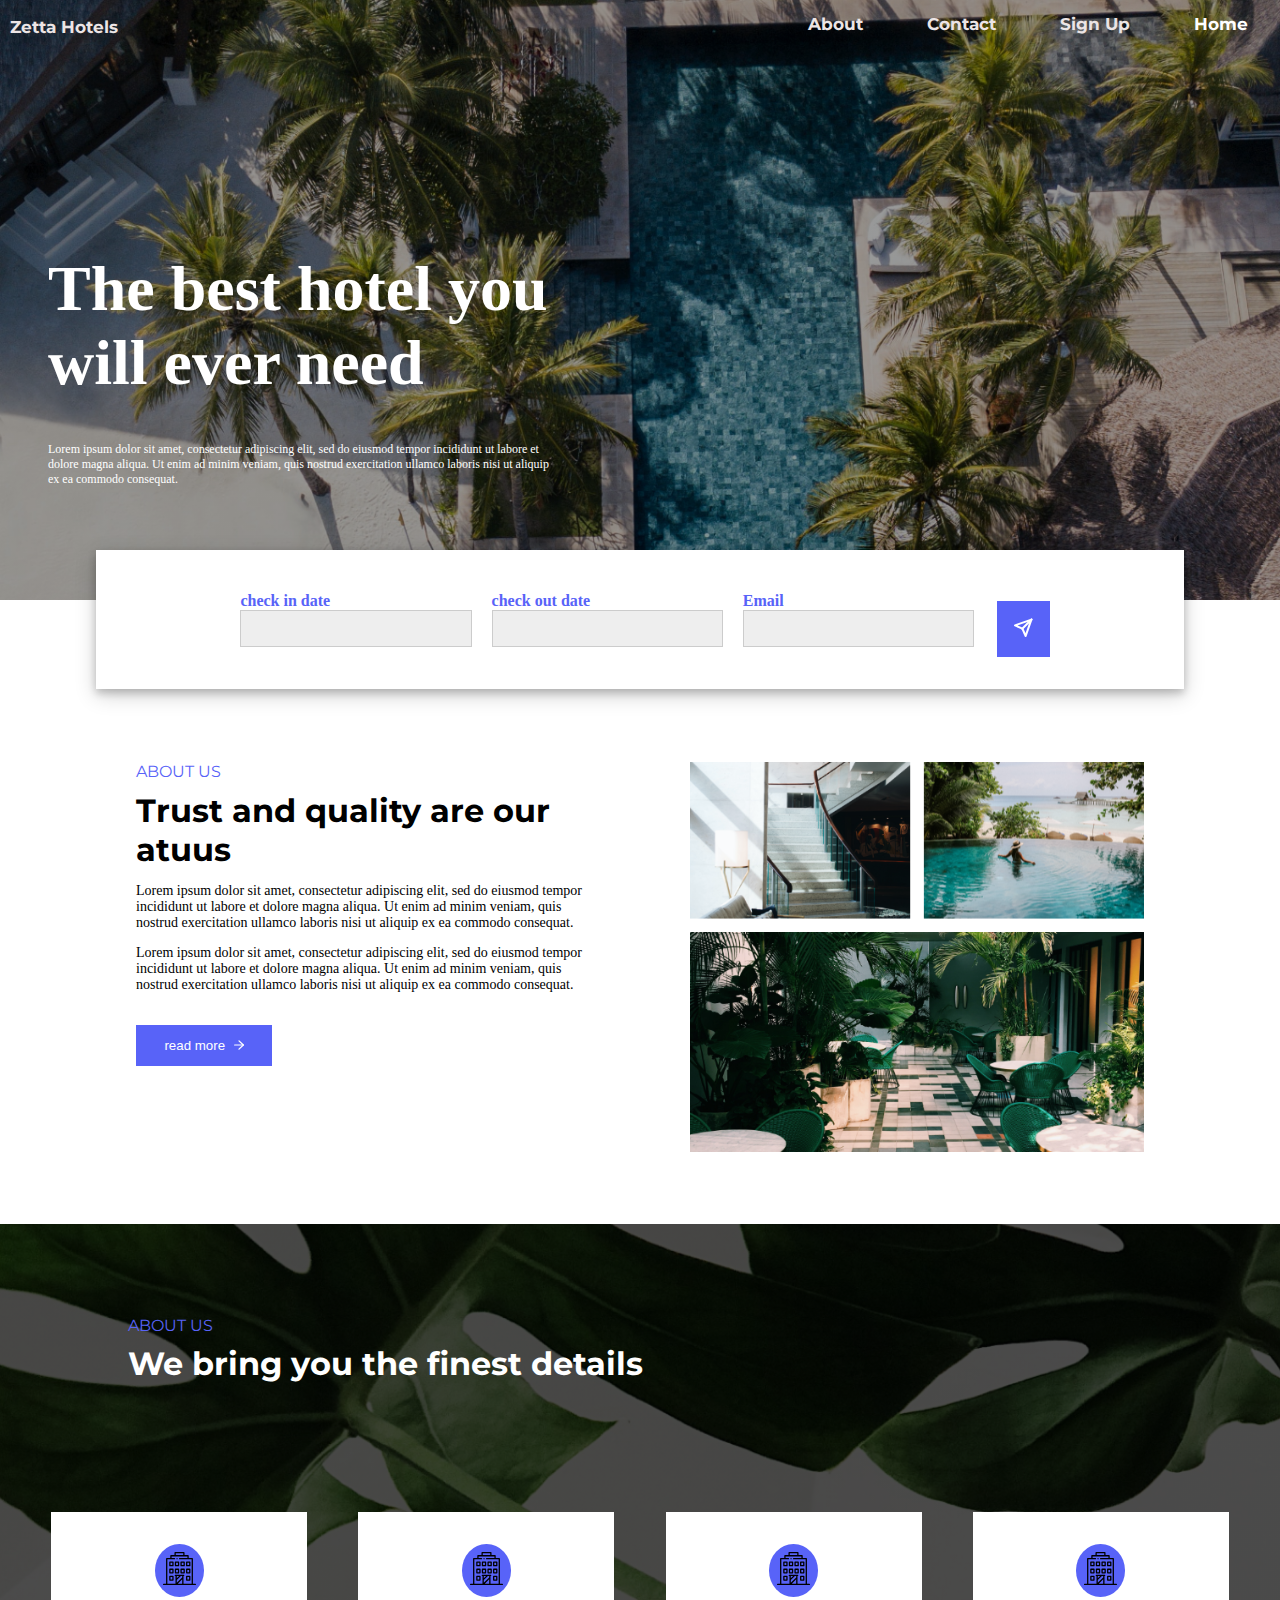
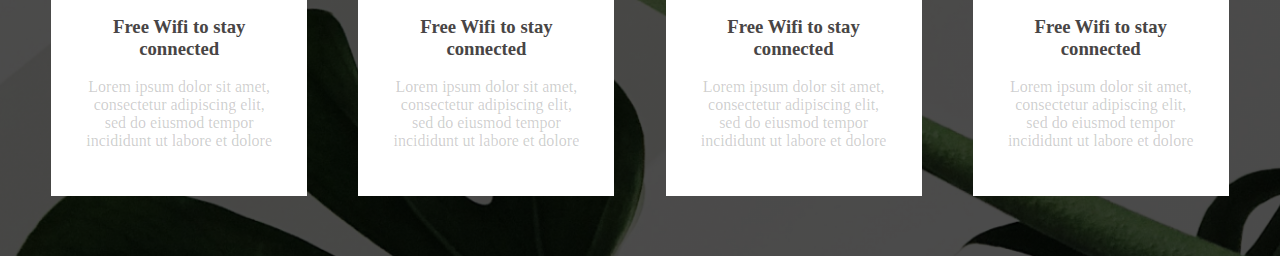
==== index.html @ aed6bd8c "Initial commit" ====
<!DOCTYPE html>
<html lang="en">

<head>
    <meta charset="utf-8">
    <meta http-equiv="X-UA-Compatible" content="IE=edge">
    <meta name="description" content="">
    <meta name="author" content="">
    <meta name="viewport" content="width=device-width, initial-scale=1.0">
    <title>Tellios | Home</title>
    <link
        href="https://fonts.googleapis.com/css2?family=Montserrat:ital,wght@0,400;0,500;0,600;0,700;0,800;0,900;1,400;1,500;1,600;1,700;1,800;1,900&display=swap"
        rel="stylesheet">
    <link href="css/style.css" rel="stylesheet">
    <link rel="stylesheet" href="css/navbar.css">
    <link href="https://cdnjs.cloudflare.com/ajax/libs/font-awesome/4.7.0/css/font-awesome.min.css" rel="stylesheet"
        type="text/css">
    <link href="css/index.css" rel="stylesheet" type="text/css">
</head>

<body>
    <div class="banner-display-container">
        <nav>
            <div class="topnav" id="myTopnav">
                <a href="index.html" class="active">Home</a>
                <a href="signup.html">Sign Up</a>
                <a href="#contact">Contact</a>
                <a href="#about">About</a>
                <a href="" class="icon" onclick="toggleNavbar(event)"> <i class="fa fa-bars"></i> </a>

                <p id="navbar-brand">Zetta Hotels</p>
            </div>
        </nav>
        <section class="banner-container">
            <div class="banner-text">
                <h1 class="banner-header">
                    The best hotel you will ever need
                </h1>
                <p>Lorem ipsum dolor sit amet, consectetur adipiscing elit, sed do eiusmod tempor incididunt ut labore
                    et
                    dolore magna aliqua. Ut enim ad minim veniam, quis nostrud exercitation ullamco laboris nisi ut
                    aliquip
                    ex ea commodo consequat. </p>
            </div>
        </section>

    </div>
    <form name="search-form" class="search-form" id="search-form" method="POST">
        <section class="form-section">
            <div class="form-group">
                <label for="check_in_date" class="input-label">check in date</label>
                <input name="check_in_date" type="text" id="check_in_date" required>
            </div>
            <div class="form-group">
                <label for="check_out_date" class="input-label">check out date</label>
                <input name="check_out_date" id="check_out_date" type="text" required>
            </div>
            <div class="form-group">
                <label for="rooms" class="input-label">Email</label>
                <input name="rooms" type="text" id="rooms" required>
            </div>
            <p id="err-text" class="text-red"></p>

            <button type="submit" name="btn-signup" id="btn-signup" class="btn-submit"><img
                    src="./img/send.svg"></img></button>
        </section>
    </form>

    <article class="container">
        <section class="article-section">
            <div class="article-text">
                <p class="text-purple about-us-text">
                    ABOUT US
                </p>
                <h1 class="article-heading">Trust and quality are our atuus</h1>
                <p class="article-description">Lorem ipsum dolor sit amet, consectetur adipiscing elit, sed do eiusmod
                    tempor incididunt ut labore et dolore magna aliqua. Ut enim ad minim veniam, quis nostrud
                    exercitation ullamco laboris nisi ut aliquip ex ea commodo consequat.</p>
                <p class="article-description">Lorem ipsum dolor sit amet, consectetur adipiscing elit, sed do eiusmod
                    tempor incididunt ut labore et dolore magna aliqua. Ut enim ad minim veniam, quis nostrud
                    exercitation ullamco laboris nisi ut aliquip ex ea commodo consequat.</p>

                <button type="submit" name="btn-readmore" id="btn-readmore" class="btn">read more <img class="btn-icon"
                        src="./img/arrow-right(2).svg" /></button>
            </div>
            <img src="img/Group 12.png" class="article-img" />
        </section>

    </article>
    <section class="features-section">
        <div class="features-text-container">
            <p class="text-purple about-us-text">
                ABOUT US
            </p>
            <h1 class="feature-heading">We bring you the finest details</h1>
        </div>
        <div class="row">
            <div class="col bg-white text-center">
                <div class="purple-circle"><img src="img/001-hotel-1.svg" alt="hotel-img" /></div>
                <h3>Free Wifi to stay connected</h3>
                <p class="feature-text">Lorem ipsum dolor sit amet, consectetur adipiscing elit, sed do eiusmod tempor
                    incididunt ut labore
                    et
                    dolore magna aliqua. Ut enim ad minim veniam, quis nostrud exercitation ullamco laboris nisi ut
                    aliquip
                    ex ea commodo consequat.</p>
            </div>
            <div class="col bg-white text-center">
                <div class="purple-circle"><img src="img/001-hotel-1.svg" alt="hotel-img" /></div>
                <h3>Free Wifi to stay connected</h3>
                <p class="feature-text">Lorem ipsum dolor sit amet, consectetur adipiscing elit, sed do eiusmod tempor
                    incididunt ut labore
                    et
                    dolore magna aliqua. Ut enim ad minim veniam, quis nostrud exercitation ullamco laboris nisi ut
                    aliquip
                    ex ea commodo consequat.</p>
            </div>
            <div class="col bg-white text-center">
                <div class="purple-circle"><img src="img/001-hotel-1.svg" alt="hotel-img" /></div>
                <h3>Free Wifi to stay connected</h3>
                <p class="feature-text">Lorem ipsum dolor sit amet, consectetur adipiscing elit, sed do eiusmod tempor
                    incididunt ut labore
                    et
                    dolore magna aliqua. Ut enim ad minim veniam, quis nostrud exercitation ullamco laboris nisi ut
                    aliquip
                    ex ea commodo consequat.</p>
            </div>
            <div class="col bg-white text-center">
                <div class="purple-circle"><img src="img/001-hotel-1.svg" alt="hotel-img" /></div>
                <h3>Free Wifi to stay connected</h3>
                <p class="feature-text">Lorem ipsum dolor sit amet, consectetur adipiscing elit, sed do eiusmod tempor
                    incididunt ut labore
                    et
                    dolore magna aliqua. Ut enim ad minim veniam, quis nostrud exercitation ullamco laboris nisi ut
                    aliquip
                    ex ea commodo consequat.</p>
            </div>
        </div>
    </section>
    <script type="text/javascript" src="js/script.js"></script>
</body>

</html>
---- css/style.css ----
body {
  background-color: #ffffff;
  padding: 0;
  margin: 0;
  font-family: "Montserrat", sans-serif;
}

.container {
  margin: auto;
  padding: 4em 0;
  width: 80%;
  background-color: #ffffff;
}

.form-container {
  margin: 5em auto;
  padding: 0.5em;
  width: 50%;
  background-color: #ffffff;
  border-bottom: 10px solid var(--theme-bg);
}

/* .btn {
  font-size: 1.3em;
  border: none;
  border-radius: 10px;
  padding: 10px;
  text-decoration: none;
  white-space: nowrap;
} */

.theme-bg {
  background-color: var(--theme-bg);
}

.text-white {
  color: white;
}

.text-red {
  color: var(--bg-red);
}

.text-blue {
  color: var(--bg-blue);
}

.text-green {
  color: var(--bg-green);
}

.btn-width {
  width: 60%;
}

#err-text {
  font-size: 14px;
  font-style: italic;
  text-align: center;
}

/* Form specific styles */

#signup-div {
  display: block;
}

#login-div {
  display: none;
}

.hide {
  opacity: 0;
  transition: all 1s;
}

input[type="text"],
input[type="email"],
input[type="password"],
input[type="tel"] {
  width: 100%;
  padding: 8px;
  border: 1px solid #ccc;
  /* border-radius: 4px; */
  box-sizing: border-box;
  font-size: 16px;
  color: rgb(63, 60, 60);
  font-family: "Montserrat", sans-serif;
  font-style: oblique;
  background-color: #eeeeee;
}

.input-label {
  font-family: "Poppins";
  display: block;
  color: #5863f8;
}

/* .form-group {
  padding: 0.5em;
  display: flex;
  flex-direction: row;
  align-items: center;
  justify-content: space-between;
} */

.btn-div {
  display: flex;
  margin-top: 20px;
  padding: 0.5em;
  justify-content: flex-end;
  align-items: center;
}
/* 
.btn-submit {
  width: 60%;
  background-color: var(--theme-bg);
  color: white;
  border: 1px solid var(--theme-bg);
}

.btn-submit:hover {
  background-color: white;
  color: var(--theme-bg);
  border: 1px solid var(--theme-bg);
} */

.btn-cancel-order {
  width: 40%;
  font-family: Anaheim;
  font-size: 1.15em;
  white-space: nowrap;
  padding: 10px;
  background-color: white;
  border: 1px solid var(--theme-bg);
  color: var(--theme-bg);
}

.btn-cancel-order:hover {
  border: 1px solid white;
  background-color: var(--theme-bg);
  color: white;
}

.btn-cancel-order:focus {
  outline: none;
}

#edit-order-div {
  margin: auto;
}

#btn-edit-order {
  width: 40%;
  font-size: 1.4em;
}

#edit-order-btn {
  justify-content: space-between;
}

.mt-3 {
  margin-top: 1rem;
}

.mt-5 {
  margin-top: 3rem;
}

.py-0 {
  padding-top: 0;
  padding-bottom: 0;
}

@media (max-width: 699px) {
  .form-container {
    width: 80%;
  }

  input[type="text"],
  input[type="email"],
  input[type="password"],
  input[type="tel"] {
    width: 100%;
  }

  .form-group {
    flex-direction: column;
    align-items: flex-start;
    justify-content: space-between;
  }

  .btn-div {
    justify-content: center;
    align-items: center;
  }

  .btn-submit {
    width: 80%;
  }

  #edit-order-btn {
    flex-direction: column;
    justify-content: space-between;
  }

  #btn-edit-order,
  .btn-cancel-order {
    width: 80%;
    margin-top: 5px;
  }
}
---- css/navbar.css ----
:root {
  --bg-red: #f44336;
  --bg-green: green;
  --bg-blue: blue;
  --theme-bg: #f44336;
  --theme-secondary-bg: rgb(199, 53, 53);
}

.topnav {
  overflow: hidden;
  /* background-color: var(--theme-bg); */
}

.topnav a {
  float: right;
  display: block;
  color: #ece5e5;
  text-align: center;
  padding: 14px 32px;
  text-decoration: none;
  font-size: 17px;
  font-weight: 700;
  /* border-bottom: 1px solid var(--theme-bg); */
}

.topnav a:hover {
  color: white;
  /* background-color: var(--theme-secondary-bg); */
  border-bottom: 1px solid rgb(255, 252, 252);
}

.topnav a.active {
  /* background-color: var(--theme-secondary-bg); */
  color: white;
}

.topnav .icon {
  display: none;
}

.topnav .navlink {
  float: right;
  display: block;
}

.topnav #navbar-brand {
  float: left;
  display: block;
  color: #ece5e5;
  text-align: center;
  padding-left: 10px;
  text-decoration: none;
  font-size: 17px;
  font-weight: 700;
}

@media screen and (max-width: 600px) {
  .topnav a:not(:first-child) {
    display: none;
  }

  .topnav a.icon {
    float: right;
    display: block;
  }
}

@media screen and (max-width: 600px) {
  .topnav.responsive {
    position: relative;
  }

  .topnav.responsive .icon {
    position: absolute;
    right: 0;
    top: 0;
  }

  .topnav.responsive a {
    float: none;
    display: block;
    text-align: left;
  }
}
---- css/index.css ----
html {
  height: 100%;
}

.banner-display-container {
  height: 600px;
  /* background-image: url("../img/North%20Oceans_%20Effectively%20Handling%20Your%20Freight%20Forwarding%20Operations.jpg"); */
  background-image: linear-gradient(
      45deg,
      rgba(0, 0, 0, 0.4) 100%,
      rgba(255, 255, 255, 0.3) 40%
    ),
    url("../img/homepage 1.png");
  background-repeat: no-repeat;
  background-size: cover;
  background-position: top center;
}

.banner-container {
  height: 100%;
  display: flex;
  flex-direction: row;
  align-items: center;
  justify-content: flex-start;
}

.form-section {
  max-width: 80%;
  display: flex;
  flex-direction: row;
  /* align-items: center; */
  justify-content: space-between;
  margin: auto;
}

.form-group {
  width: 80%;
  font-family: Abel;
  /* text-align: center; */
  font-weight: 700;
  color: #484545;
  padding: 10px;
}

.icon-img {
  height: auto;
  width: 100%;
  max-height: 200px;
}

.article-section {
  padding: 0.5em;
  max-width: 100%;
  display: flex;
  flex-direction: row;
  align-items: flex-start;
  justify-content: space-between;
}

.article-text {
  padding: none;
  width: 45%;
}

.article-description {
  font-size: 14px;
  font-family: Anaheim;
  text-align: left;
  color: #000000;
}

.article-img {
  width: 45%;
  height: auto;
}

.article-heading {
  color: rgb(0, 0, 0);
  font-size: 2em;
  margin: 0.3em 0px;
}

.about-us-text {
  margin: 0px;
}

.banner-text {
  color: white;
  padding: 0.5em 4em;
  width: 40%;
  font-size: 12px;
  text-align: left;
  font-family: poppins;
}
.banner-header {
  color: white;
  font-size: 4rem;
  font-weight: 700;
}

h2 {
  font-family: Abel;
  font-size: 3em;
  font-style: italic;
  text-align: center;
  color: #3a3838;
  font-weight: lighter;
}

hr {
  border: 1 solid #000000;
  margin: auto;
  width: 50%;
}

.btn-submit {
  width: 15%;
  background-color: #5863f8;
  color: white;
  border: 1px solid #5863f8;
  margin-top: 1.4em;
  margin-left: 1em;
}

.btn-submit:hover {
  background-color: #2d36c0;
  color: white;
  border: 1px solid #5863f8;
}

.btn {
  width: 30%;
  background-color: #5863f8;
  color: white;
  border: 1px solid #5863f8;
  margin-top: 1.4em;
  padding: 0.9em;
}

.btn-icon {
  height: 10px;
  padding-left: 0.4em;
}

.search-form {
  background-color: white;
  margin: -50px auto 1px auto;
  width: 80%;
  padding: 2em;
  box-shadow: 0 4px 8px 0 rgba(0, 0, 0, 0.2), 0 6px 20px 0 rgba(0, 0, 0, 0.19);
  position: relative;
  z-index: 9999;
}

.text-purple {
  color: #5863f8;
}

.row {
  max-width: 100%;
  display: flex;
  flex-direction: row;
  /* align-items: center; */
  justify-content: space-evenly;
  margin: auto;
}
.col {
  width: 15%;
  font-family: Abel;
  /* text-align: center; */
  color: #484545;
  padding: 2em;
}

.features-section {
  height: 600px;
  /* background-image: url("../img/North%20Oceans_%20Effectively%20Handling%20Your%20Freight%20Forwarding%20Operations.jpg"); */
  background-image: linear-gradient(
      45deg,
      rgba(0, 0, 0, 0.7) 100%,
      rgba(255, 255, 255, 0.3) 40%
    ),
    url("../img/chris-lee-70l1tDAI6rM-unsplash.png");
  background-repeat: no-repeat;
  background-size: cover;
  background-position: top center;
  padding-bottom: 2em;
  max-width: 100%;
  display: flex;
  flex-direction: column;
  align-items: flex-start;
  justify-content: space-between;
}
.feature-text {
  color: rgba(0, 0, 0, 0.2);
  overflow: hidden;
  text-overflow: ellipsis;
  max-height: 70px;
}

.feature-heading {
  color: white;
  font-size: 2em;
  margin: 0.3em 0px;
}

.features-text-container {
  margin: auto;
  padding: 4em 0;
  width: 80%;
}

.bg-white {
  background-color: white;
}

.text-center {
  text-align: center;
}

.purple-circle {
  border-radius: 50%;
  background-color: #5863f8;
  display: inline-block;
  padding: 0.5em;
}
@media (max-width: 599px) {
  .banner-text {
    width: 90%;
    text-align: center;
  }

  .icon-div {
    width: 70%;
  }

  .icon-section {
    flex-direction: column;
    align-items: center;
    justify-content: center;
  }

  .article-section {
    flex-direction: column;
    align-items: center;
  }
  /* 
  .reverse-article-order {
    flex-direction: column-reverse;
  } */

  .article-text {
    width: 100%;
    text-align: center;
  }

  .article-img {
    width: 100%;
    height: auto;
  }
}
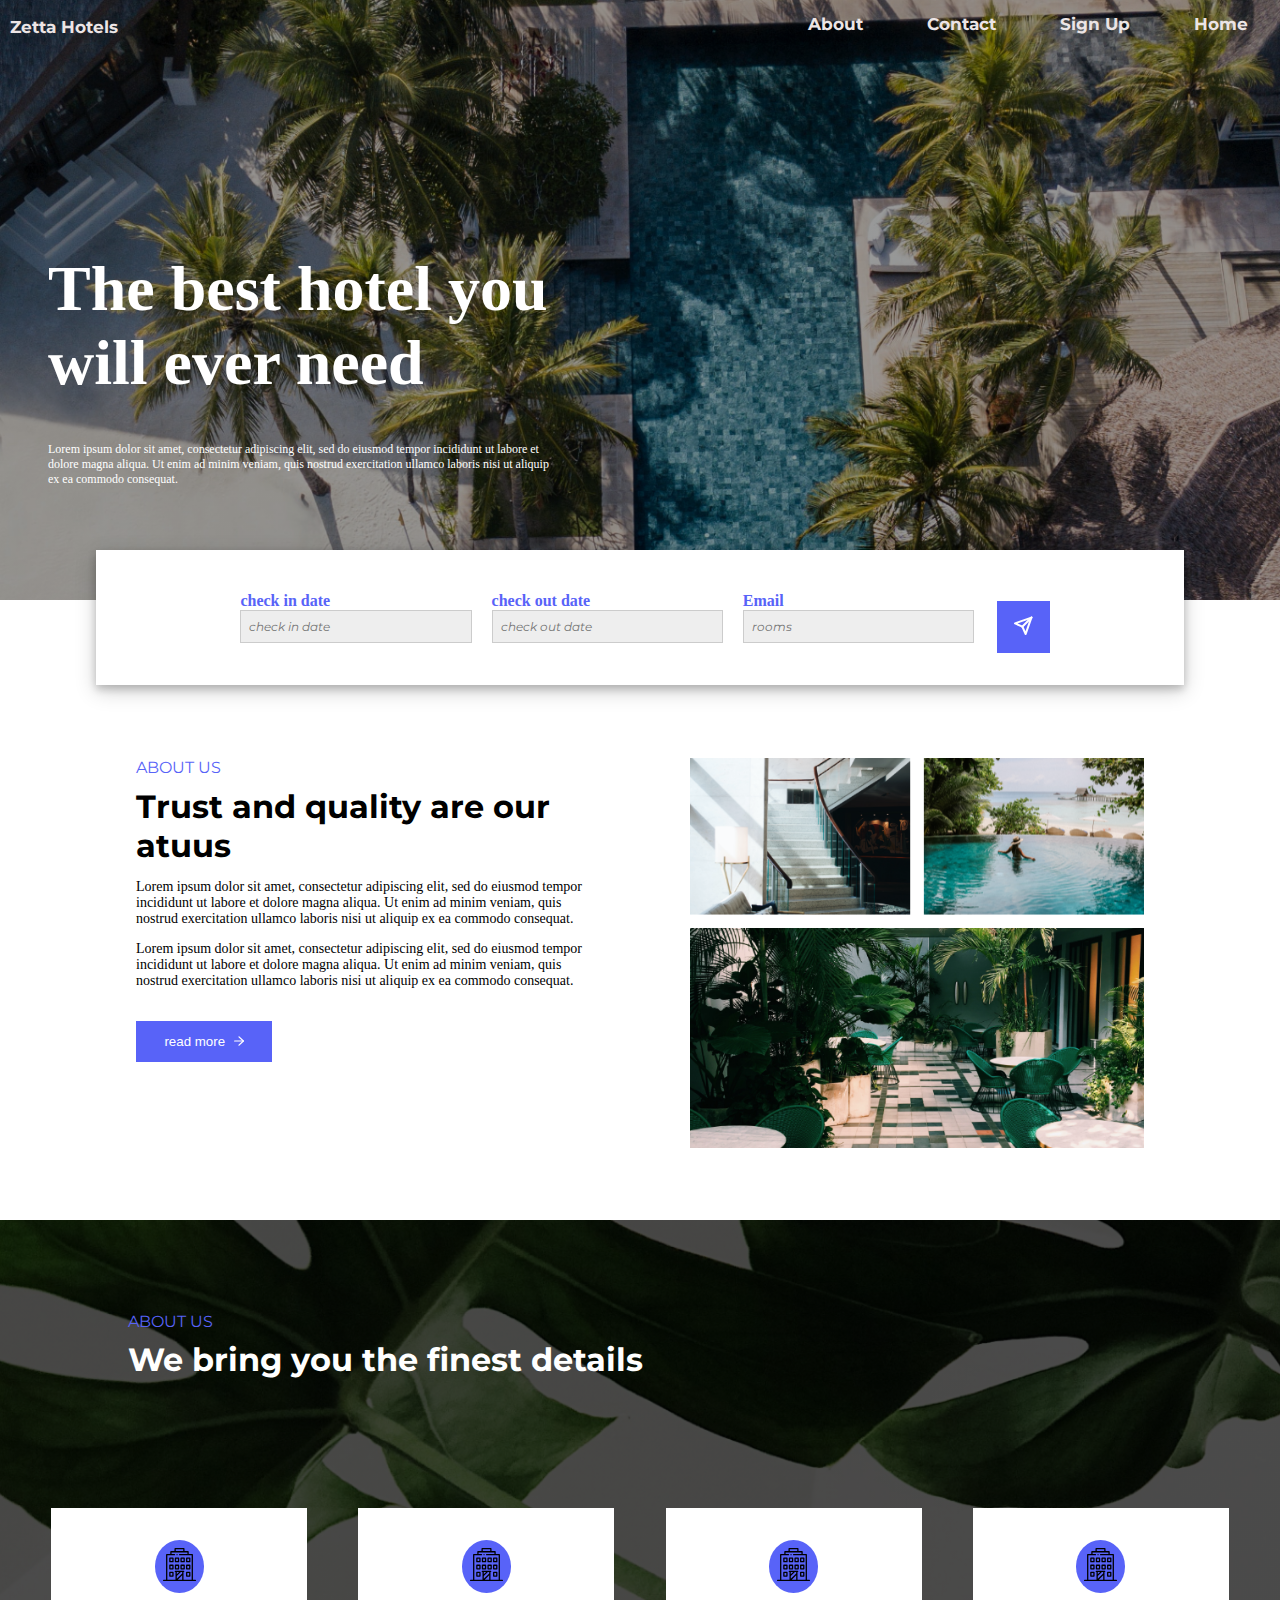
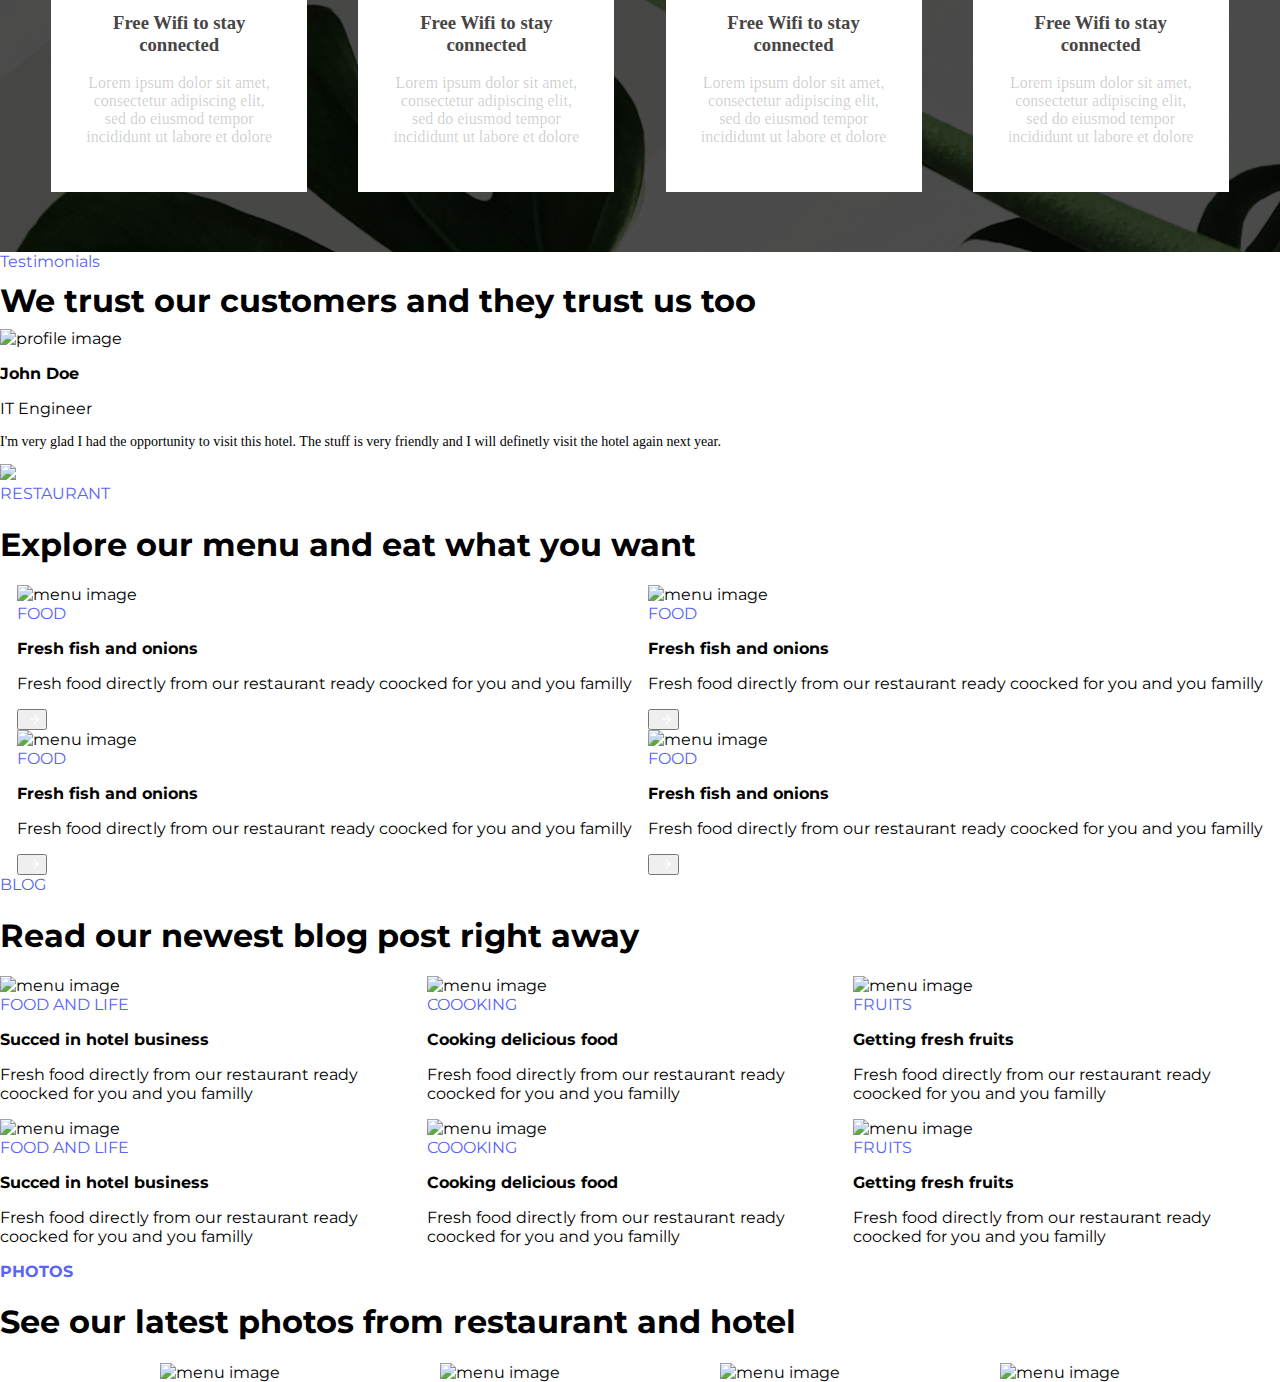
==== commit da1d4abf: "Update index.html" ====
--- a/index.html
+++ b/index.html
@@ -22,7 +22,7 @@
     <div class="banner-display-container">
         <nav>
             <div class="topnav" id="myTopnav">
-                <a href="index.html" class="active">Home</a>
+                <a href="index.html">Home</a>
                 <a href="signup.html">Sign Up</a>
                 <a href="#contact">Contact</a>
                 <a href="#about">About</a>
@@ -49,15 +49,15 @@
         <section class="form-section">
             <div class="form-group">
                 <label for="check_in_date" class="input-label">check in date</label>
-                <input name="check_in_date" type="text" id="check_in_date" required>
+                <input name="check_in_date" type="text" id="check_in_date" placeholder="check in date" required>
             </div>
             <div class="form-group">
                 <label for="check_out_date" class="input-label">check out date</label>
-                <input name="check_out_date" id="check_out_date" type="text" required>
+                <input name="check_out_date" id="check_out_date" type="text" placeholder="check out date" required>
             </div>
             <div class="form-group">
                 <label for="rooms" class="input-label">Email</label>
-                <input name="rooms" type="text" id="rooms" required>
+                <input name="rooms" type="text" id="rooms" placeholder="rooms" required>
             </div>
             <p id="err-text" class="text-red"></p>
 
@@ -85,8 +85,9 @@
             </div>
             <img src="img/Group 12.png" class="article-img" />
         </section>
-
     </article>
+    <!-- End of First section -->
+    <!-- Second section -->
     <section class="features-section">
         <div class="features-text-container">
             <p class="text-purple about-us-text">
@@ -137,6 +138,250 @@
             </div>
         </div>
     </section>
+    <!-- End of second section -->
+    <!-- Start of third section -->
+    <div class="bg-gray">
+        <article class="testimonial-container">
+            <section class="testimonial-section">
+                <div class="testimonial-text">
+                    <p class="text-purple about-us-text">
+                        Testimonials
+                    </p>
+                    <h1 class="article-heading">We trust our customers and they trust us too</h1>
+                    <div class="img-row">
+                        <img src="img/marius-ciocirlan-vMV6r4VRhJ8-unsplash.png" alt="profile image">
+                        <span class="profile-detail">
+                            <p><strong>John Doe </strong></p>
+                            <p class="faded-text">IT Engineer</p>
+                        </span>
+                    </div>
+                    <p class="article-description">I'm very glad I had the opportunity to visit this hotel. The stuff is
+                        very friendly and I will definetly visit the hotel again next year.</p>
+                    <span class="dot"></span>
+                    <span class="dot active"></span>
+                    <span class="dot"></span>
+                    <span class="dot"></span>
+
+                </div>
+                <img src="img/rhema-kallianpur-jbJ-_hw2yag-unsplash.png" class="testimonial-img" />
+            </section>
+        </article>
+    </div>
+    <!-- End of third section -->
+    <!-- Start of fourth section -->
+    <div class="restaurant-section">
+        <div class="restaurant-text-container">
+            <p class="text-purple about-us-text">
+                RESTAURANT
+            </p>
+            <h1 class="restaurant-heading">Explore our menu and eat what you want</h1>
+        </div>
+        <div class="row restaurant">
+            <div class="col-2">
+                <div class="restaurant-img-card">
+                    <img src="img/victoria-shes-UC0HZdUitWY-unsplash.png" alt="menu image">
+                    <span class="menu-detail">
+                        <p class="text-purple about-us-text">
+                            FOOD
+                        </p>
+                        <p><strong>Fresh fish and onions </strong></p>
+                        <p class="faded-text">Fresh food directly from our restaurant ready coocked for you and you
+                            familly</p>
+
+                        <button type="submit" name="btn-arrow" id="btn-arrow" class="btn-arrow"><img class="btn-icon"
+                                src="./img/arrow-right(2).svg" /></button>
+                    </span>
+
+                </div>
+            </div>
+            <div class="col-2">
+                <div class="restaurant-img-card">
+                    <img src="img/sheelah-brennan-UaeVmc51Ttw-unsplash.png" alt="menu image">
+                    <span class="menu-detail">
+                        <p class="text-purple about-us-text">
+                            FOOD
+                        </p>
+                        <p><strong>Fresh fish and onions </strong></p>
+                        <p class="faded-text">Fresh food directly from our restaurant ready coocked for you and you
+                            familly</p>
+
+                        <button type="submit" name="btn-arrow" id="btn-arrow" class="btn-arrow"><img class="btn-icon"
+                                src="./img/arrow-right(2).svg" /></button>
+                    </span>
+
+                </div>
+            </div>
+        </div>
+        <div class="row restaurant">
+            <div class="col-2">
+                <div class="restaurant-img-card">
+                    <img src="img/sheelah-brennan-UaeVmc51Ttw-unsplash.png" alt="menu image">
+                    <span class="menu-detail">
+                        <p class="text-purple about-us-text">
+                            FOOD
+                        </p>
+                        <p><strong>Fresh fish and onions </strong></p>
+                        <p class="faded-text">Fresh food directly from our restaurant ready coocked for you and you
+                            familly</p>
+
+                        <button type="submit" name="btn-arrow" id="btn-arrow" class="btn-arrow"><img class="btn-icon"
+                                src="./img/arrow-right(2).svg" /></button>
+                    </span>
+
+                </div>
+            </div>
+            <div class="col-2">
+                <div class="restaurant-img-card">
+                    <img src="img/victoria-shes-UC0HZdUitWY-unsplash.png" alt="menu image">
+                    <span class="menu-detail">
+                        <p class="text-purple about-us-text">
+                            FOOD
+                        </p>
+                        <p><strong>Fresh fish and onions </strong></p>
+                        <p class="faded-text">Fresh food directly from our restaurant ready coocked for you and you
+                            familly</p>
+
+                        <button type="submit" name="btn-arrow" id="btn-arrow" class="btn-arrow"><img class="btn-icon"
+                                src="./img/arrow-right(2).svg" /></button>
+                    </span>
+
+                </div>
+            </div>
+        </div>
+    </div>
+    <!-- End of fourth section -->
+    <!-- Start of fifth section -->
+    <div class="blog-section">
+        <div class="blog-text-container">
+            <p class="text-purple about-us-text">
+                BLOG
+            </p>
+            <h1 class="blog-heading">Read our newest blog post right away</h1>
+        </div>
+        <div class="row blog">
+            <div class="col-3">
+                <div class="blog-img-card">
+                    <img src="img/vicky-sim-mj51pZwan9c-unsplash.png" class="blog-img-responsive" alt="menu image">
+                    <span class="blog-detail">
+                        <p class="text-purple about-us-text">
+                            FOOD AND LIFE
+                        </p>
+                        <p><strong>Succed in hotel business</strong></p>
+                        <p class="faded-text">Fresh food directly from our restaurant ready coocked for you and you
+                            familly</p>
+
+                    </span>
+
+                </div>
+            </div>
+            <div class="col-3">
+                <div class="blog-img-card">
+                    <img src="img/victoria-shes-UC0HZdUitWY-unsplash(2).png" class="blog-img-responsive"
+                        alt="menu image">
+                    <span class="blog-detail">
+                        <p class="text-purple about-us-text">
+                            COOOKING
+                        </p>
+                        <p><strong>Cooking delicious food</strong></p>
+                        <p class="faded-text">Fresh food directly from our restaurant ready coocked for you and you
+                            familly</p>
+
+                    </span>
+
+                </div>
+            </div>
+            <div class="col-3">
+                <div class="blog-img-card">
+                    <img src="img/sheelah-brennan-UaeVmc51Ttw-unsplash(2).png" class="blog-img-responsive"
+                        alt="menu image">
+                    <span class="blog-detail">
+                        <p class="text-purple about-us-text">
+                            FRUITS
+                        </p>
+                        <p><strong>Getting fresh fruits</strong></p>
+                        <p class="faded-text">Fresh food directly from our restaurant ready coocked for you and you
+                            familly</p>
+
+                    </span>
+
+                </div>
+            </div>
+        </div>
+        <div class="row blog">
+            <div class="col-3">
+                <div class="blog-img-card">
+                    <img src="img/vicky-sim-mj51pZwan9c-unsplash.png" class="blog-img-responsive" alt="menu image">
+                    <span class="blog-detail">
+                        <p class="text-purple about-us-text">
+                            FOOD AND LIFE
+                        </p>
+                        <p><strong>Succed in hotel business</strong></p>
+                        <p class="faded-text">Fresh food directly from our restaurant ready coocked for you and you
+                            familly</p>
+
+                    </span>
+
+                </div>
+            </div>
+            <div class="col-3">
+                <div class="blog-img-card">
+                    <img src="img/victoria-shes-UC0HZdUitWY-unsplash(2).png" class="blog-img-responsive"
+                        alt="menu image">
+                    <span class="blog-detail">
+                        <p class="text-purple about-us-text">
+                            COOOKING
+                        </p>
+                        <p><strong>Cooking delicious food</strong></p>
+                        <p class="faded-text">Fresh food directly from our restaurant ready coocked for you and you
+                            familly</p>
+
+                    </span>
+
+                </div>
+            </div>
+            <div class="col-3">
+                <div class="blog-img-card">
+                    <img src="img/sheelah-brennan-UaeVmc51Ttw-unsplash(2).png" class="blog-img-responsive"
+                        alt="menu image">
+                    <span class="blog-detail">
+                        <p class="text-purple about-us-text">
+                            FRUITS
+                        </p>
+                        <p><strong>Getting fresh fruits</strong></p>
+                        <p class="faded-text">Fresh food directly from our restaurant ready coocked for you and you
+                            familly</p>
+
+                    </span>
+
+                </div>
+            </div>
+        </div>
+    </div>
+    <!-- End of fifth section -->
+    <!-- Start of sixth section -->
+    <div class="blog-section">
+        <div class="blog-text-container">
+            <p class="text-purple about-us-text">
+                <strong>PHOTOS</strong>
+            </p>
+            <h1 class="blog-heading">See our latest photos from restaurant and hotel</h1>
+        </div>
+        <div class="row gallery">
+            <div class="col-4">
+                <img src="img/mohamed-ajufaan-GFcWwwGNu_w-unsplash@2x.png" class="blog-img-responsive" alt="menu image">
+            </div>
+            <div class="col-4">
+                <img src="img/manuel-moreno-DGa0LQ0yDPc-unsplash.png" class="blog-img-responsive" alt="menu image">
+            </div>
+            <div class="col-4">
+                <img src="img/rhema-kallianpur-jbJ-_hw2yag-unsplash.png" class="blog-img-responsive" alt="menu image">
+            </div>
+            <div class="col-4">
+                <img src="img/eddi-aguirre-ZAVHbpOn4Jk-unsplash.png" class="blog-img-responsive" alt="menu image">
+            </div>
+        </div>
+    </div>
+    <!-- End of sixth section -->
     <script type="text/javascript" src="js/script.js"></script>
 </body>
 
--- a/css/style.css
+++ b/css/style.css
@@ -83,7 +83,7 @@
   border: 1px solid #ccc;
   /* border-radius: 4px; */
   box-sizing: border-box;
-  font-size: 16px;
+  font-size: 12px;
   color: rgb(63, 60, 60);
   font-family: "Montserrat", sans-serif;
   font-style: oblique;
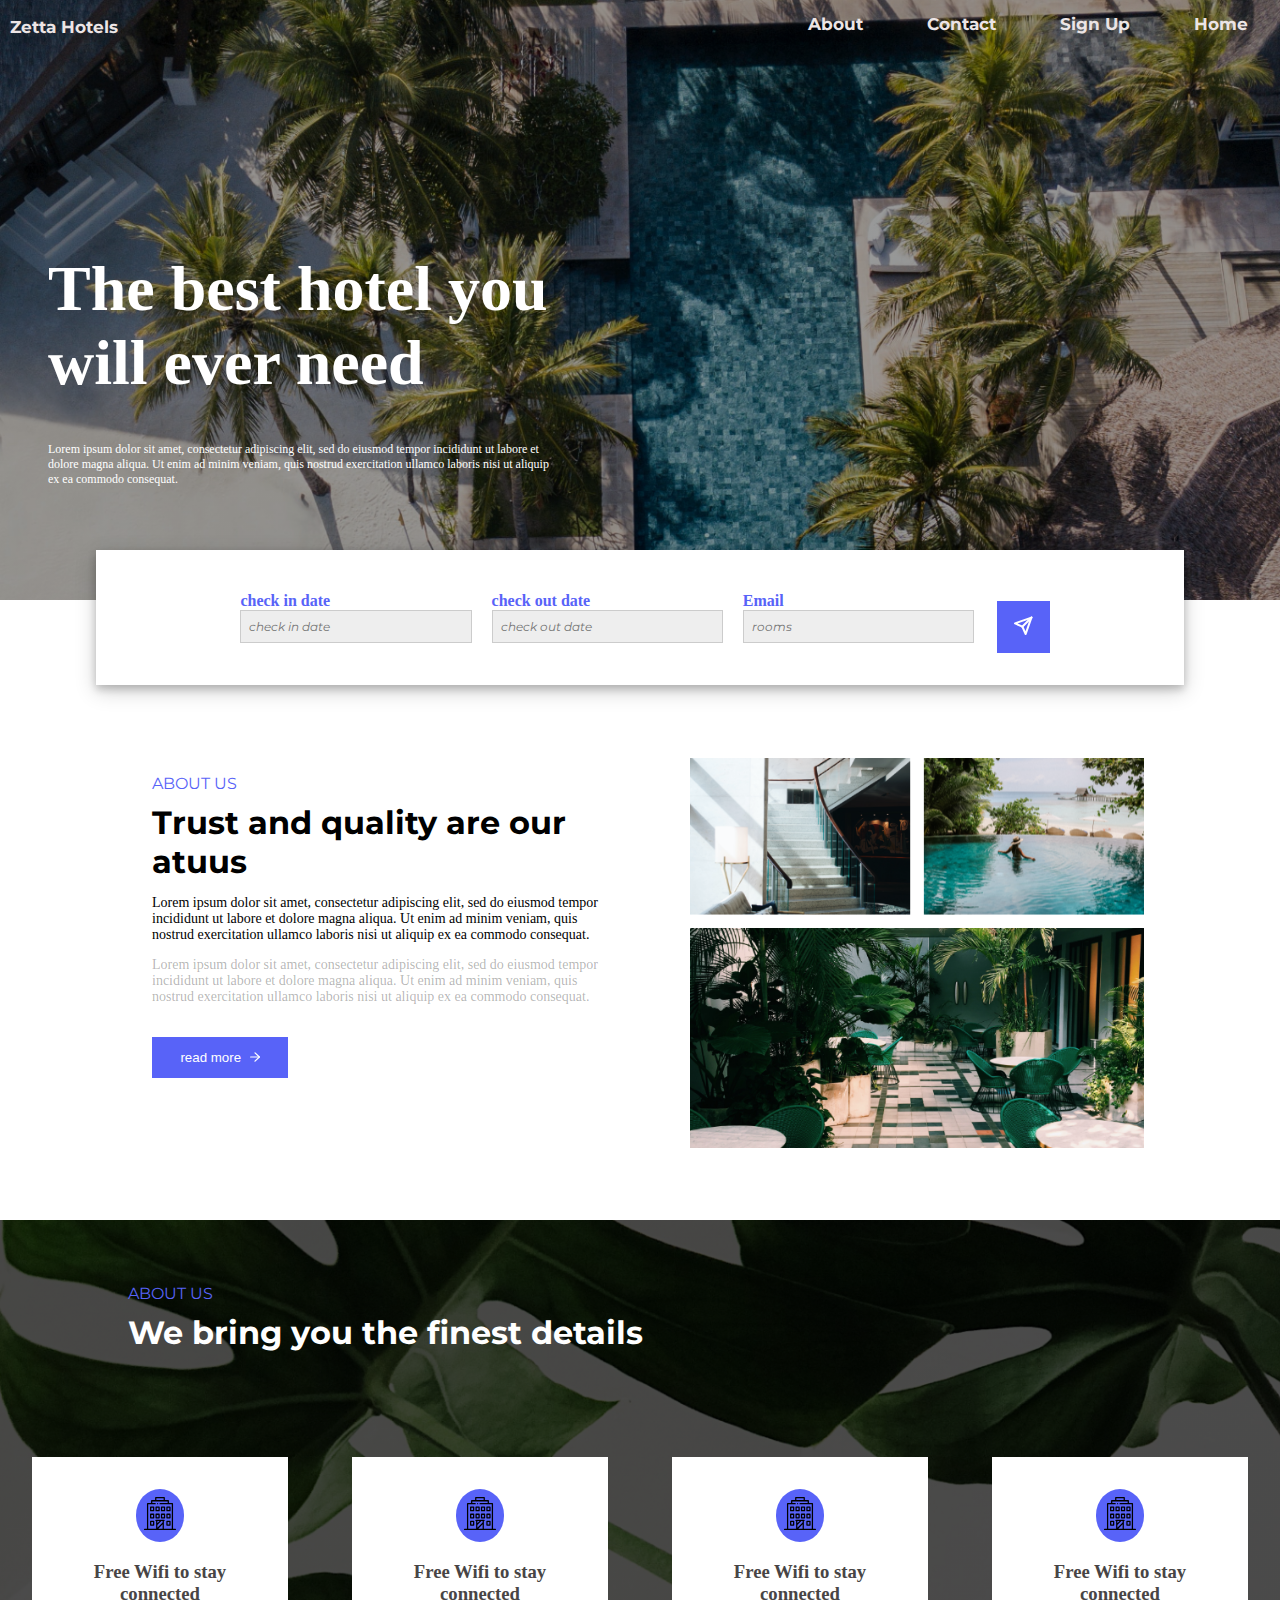
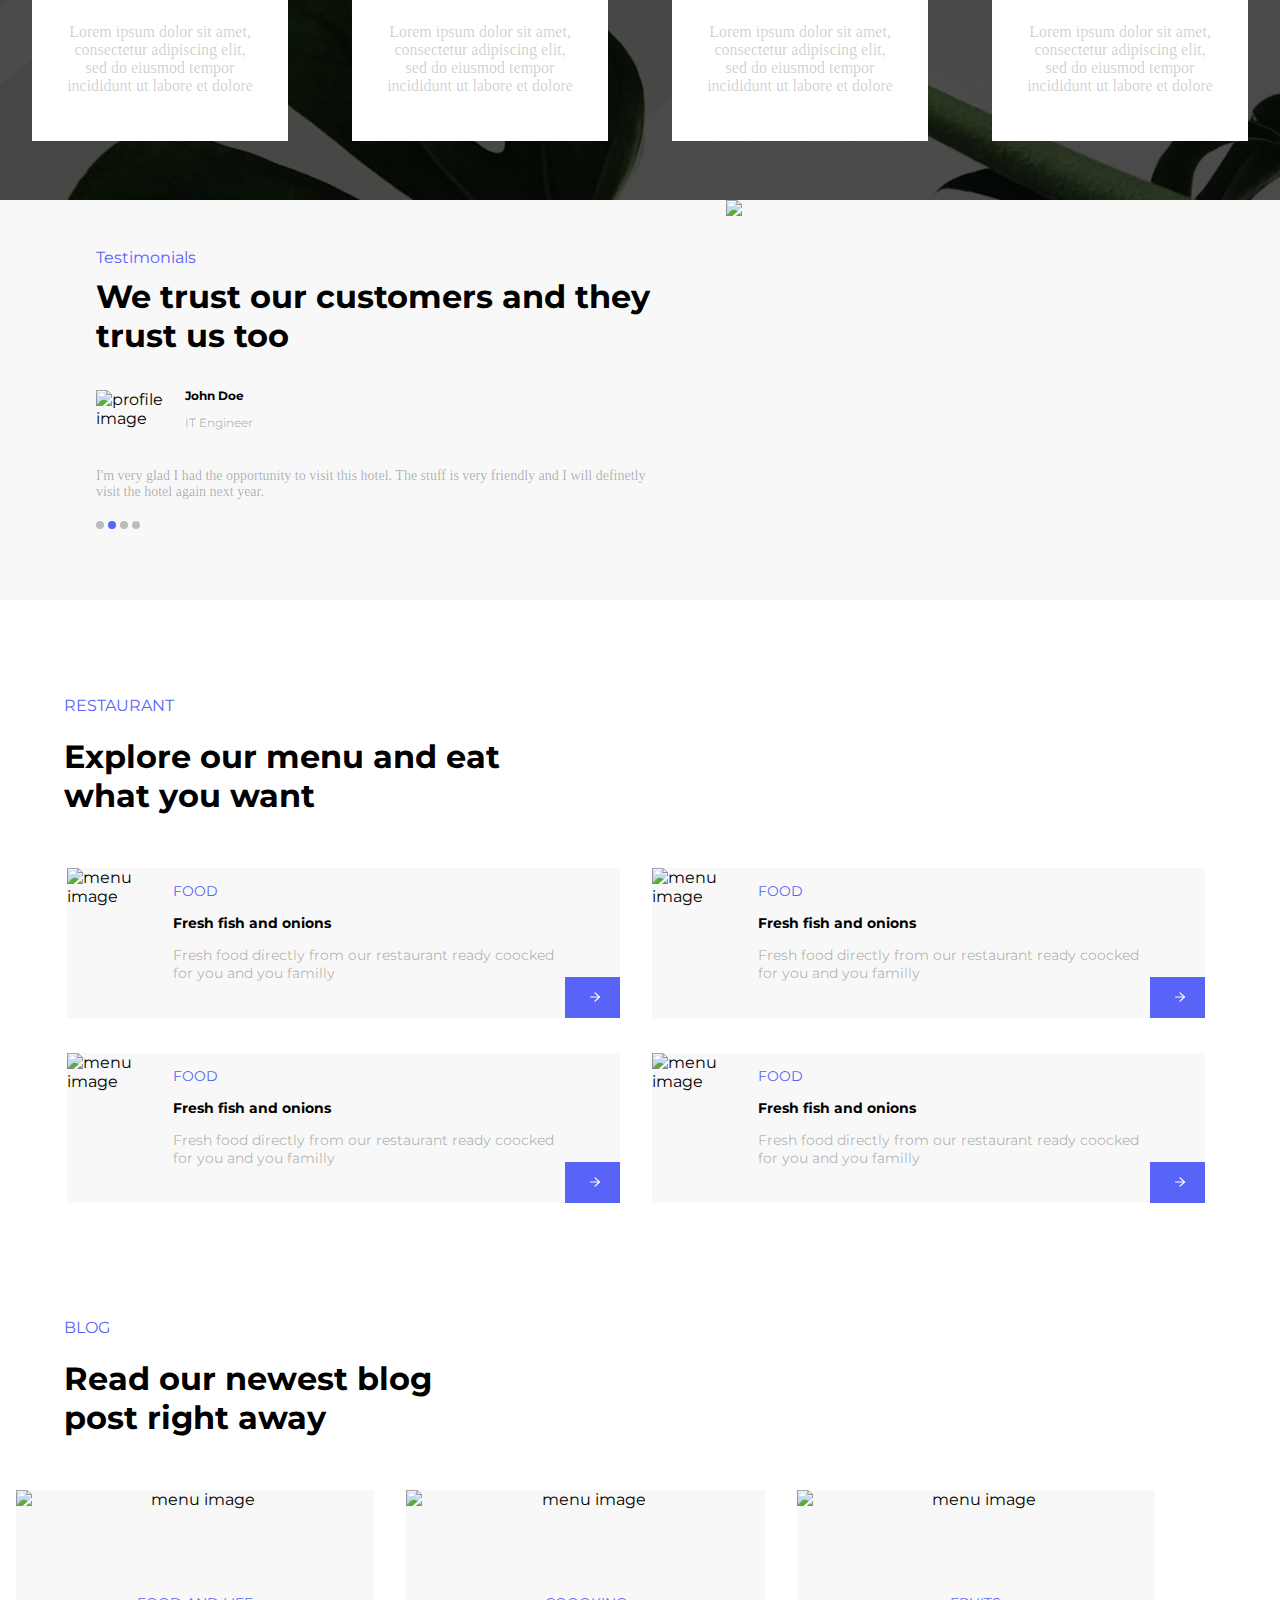
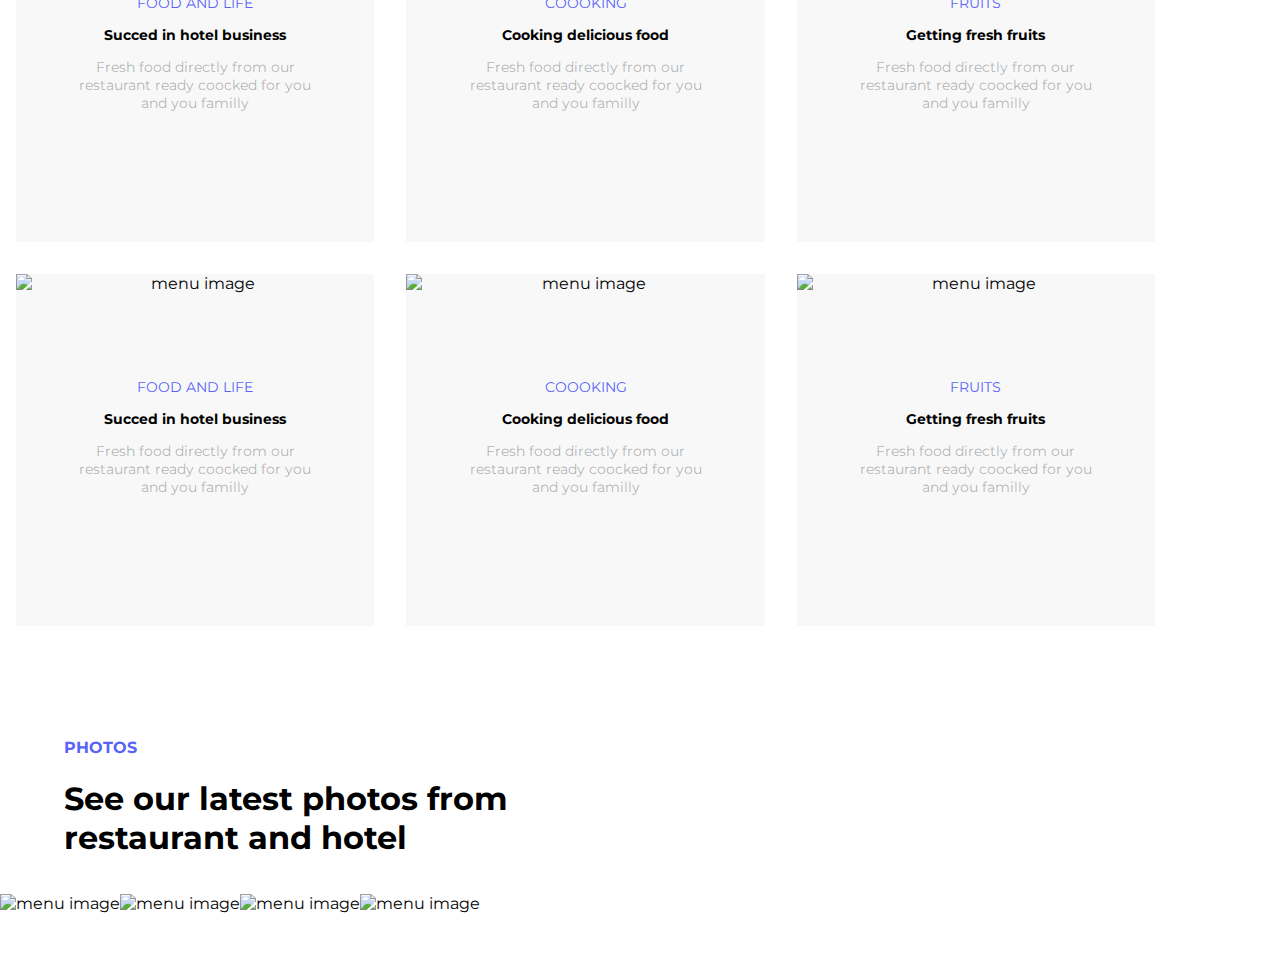
==== commit 27ff7570: "Update CSS" ====
--- a/index.html
+++ b/index.html
@@ -73,10 +73,12 @@
                     ABOUT US
                 </p>
                 <h1 class="article-heading">Trust and quality are our atuus</h1>
-                <p class="article-description">Lorem ipsum dolor sit amet, consectetur adipiscing elit, sed do eiusmod
+                <p class="article-description">Lorem ipsum dolor sit amet, consectetur adipiscing elit, sed
+                    do eiusmod
                     tempor incididunt ut labore et dolore magna aliqua. Ut enim ad minim veniam, quis nostrud
                     exercitation ullamco laboris nisi ut aliquip ex ea commodo consequat.</p>
-                <p class="article-description">Lorem ipsum dolor sit amet, consectetur adipiscing elit, sed do eiusmod
+                <p class="article-description faded-text">Lorem ipsum dolor sit amet, consectetur adipiscing elit, sed
+                    do eiusmod
                     tempor incididunt ut labore et dolore magna aliqua. Ut enim ad minim veniam, quis nostrud
                     exercitation ullamco laboris nisi ut aliquip ex ea commodo consequat.</p>
 
@@ -155,7 +157,8 @@
                             <p class="faded-text">IT Engineer</p>
                         </span>
                     </div>
-                    <p class="article-description">I'm very glad I had the opportunity to visit this hotel. The stuff is
+                    <p class="article-description faded-text">I'm very glad I had the opportunity to visit this hotel.
+                        The stuff is
                         very friendly and I will definetly visit the hotel again next year.</p>
                     <span class="dot"></span>
                     <span class="dot active"></span>
@@ -382,6 +385,11 @@
         </div>
     </div>
     <!-- End of sixth section -->
+    <!-- Start of footer -->
+    <footer>
+
+    </footer>
+    <!-- End of footer -->
     <script type="text/javascript" src="js/script.js"></script>
 </body>
 
--- a/css/index.css
+++ b/css/index.css
@@ -60,6 +60,7 @@
 .article-text {
   padding: none;
   width: 45%;
+  margin: 1em;
 }
 
 .article-description {
@@ -161,8 +162,8 @@
   display: flex;
   flex-direction: row;
   /* align-items: center; */
-  justify-content: space-evenly;
-  margin: auto;
+  /* justify-content: space-evenly; */
+  margin: 0px;
 }
 .col {
   width: 15%;
@@ -170,10 +171,11 @@
   /* text-align: center; */
   color: #484545;
   padding: 2em;
+  margin: 2em;
 }
 
 .features-section {
-  height: 600px;
+  height: 500px;
   /* background-image: url("../img/North%20Oceans_%20Effectively%20Handling%20Your%20Freight%20Forwarding%20Operations.jpg"); */
   background-image: linear-gradient(
       45deg,
@@ -184,12 +186,12 @@
   background-repeat: no-repeat;
   background-size: cover;
   background-position: top center;
-  padding-bottom: 2em;
+  padding-bottom: 5em;
   max-width: 100%;
   display: flex;
   flex-direction: column;
   align-items: flex-start;
-  justify-content: space-between;
+  justify-content: flex-start;
 }
 .feature-text {
   color: rgba(0, 0, 0, 0.2);
@@ -205,7 +207,7 @@
 }
 
 .features-text-container {
-  margin: auto;
+  margin: 0px auto;
   padding: 4em 0;
   width: 80%;
 }
@@ -224,6 +226,201 @@
   display: inline-block;
   padding: 0.5em;
 }
+
+.img-row {
+  max-width: 50%;
+  height: auto;
+  display: flex;
+  flex-direction: row;
+  align-items: center;
+  justify-content: flex-start;
+  /* margin: 0px; */
+}
+
+.profile-detail {
+  width: 100%;
+  margin: 1em;
+  font-size: 12px;
+}
+
+.dot {
+  height: 8px;
+  width: 8px;
+  background-color: #bbb;
+  border-radius: 50%;
+  display: inline-block;
+}
+
+.faded-text {
+  color: rgba(0, 0, 0, 0.3);
+}
+
+.bg-gray {
+  background-color: #f8f8f8;
+}
+
+.active {
+  background-color: #5863f8;
+}
+
+.testimonial-container {
+  margin: 0px 0px 0px 3em;
+  padding: 0px 0px 0px 0px;
+  max-width: 100%;
+}
+
+.testimonial-section {
+  /* padding: 0.5em; */
+  max-width: 100%;
+  display: flex;
+  flex-direction: row;
+  /* align-items: flex-end; */
+  justify-content: space-between;
+  height: 400px;
+}
+
+.testimonial-text {
+  padding: 3em;
+  width: 45%;
+  /* margin: 1em; */
+}
+
+.testimonial-img {
+  width: 45%;
+  height: auto;
+  margin-right: 0px;
+}
+
+.restaurant-section {
+  padding-bottom: 3em;
+  max-width: 100%;
+  display: flex;
+  flex-direction: column;
+  align-items: flex-start;
+  justify-content: flex-start;
+  margin-bottom: 2em;
+  margin-top: 5em;
+}
+
+.restarant-heading {
+  color: white;
+  font-size: 2em;
+  margin: 0.3em 0px;
+}
+
+.restaurant-img-card {
+  display: flex;
+  flex-direction: row;
+  background-color: #f8f8f8;
+  padding-right: 3em;
+  height: 150px;
+  position: relative;
+  overflow: hidden;
+  text-overflow: ellipsis;
+}
+
+.btn-arrow {
+  width: 10%;
+  height: auto;
+  background-color: #5863f8;
+  color: white;
+  border: 1px solid #5863f8;
+  padding: 0.9em;
+  position: absolute;
+  right: 0;
+  bottom: 0;
+}
+
+.restaurant {
+  max-height: 200px;
+  /* margin: 0.5em; */
+  margin-left: 4%;
+  padding-bottom: 0.2em;
+}
+
+.menu-detail {
+  padding: 1em;
+  width: 100%;
+  font-size: 14px;
+}
+
+.col-2 {
+  width: 45%;
+  margin: 1em;
+  /* text-align: center;
+  color: #484545;
+  padding: 2em; */
+}
+
+.restaurant-text-container {
+  margin-left: 5%;
+  padding: 1em 0;
+  width: 35%;
+}
+
+.blog-section {
+  padding-bottom: 3em;
+  max-width: 100%;
+  display: flex;
+  flex-direction: column;
+  align-items: flex-start;
+  justify-content: flex-start;
+  margin-bottom: 2em;
+}
+
+.blog-text-container {
+  margin-left: 5%;
+  padding: 1em 0;
+  width: 35%;
+}
+
+.col-3 {
+  width: 28%;
+  margin: 1em;
+  /* text-align: center;
+  color: #484545;
+  padding: 2em; */
+}
+
+.blog-img-card {
+  display: flex;
+  flex-direction: column;
+  background-color: #f8f8f8;
+  height: 320px;
+  position: relative;
+  overflow: hidden;
+  text-overflow: ellipsis;
+  padding-bottom: 2em;
+  text-align: center;
+}
+
+.blog-detail {
+  padding: 1em;
+  width: 70%;
+  font-size: 14px;
+  margin: auto;
+}
+
+.blog {
+  display: flex;
+  justify-content: center;
+}
+
+.blog-img-responsive {
+  max-width: 100%;
+  height: auto;
+}
+
+.blog {
+  display: flex;
+  justify-content: flex-start;
+}
+
+.col-4 {
+  width: 28%;
+  margin: none;
+}
+
 @media (max-width: 599px) {
   .banner-text {
     width: 90%;
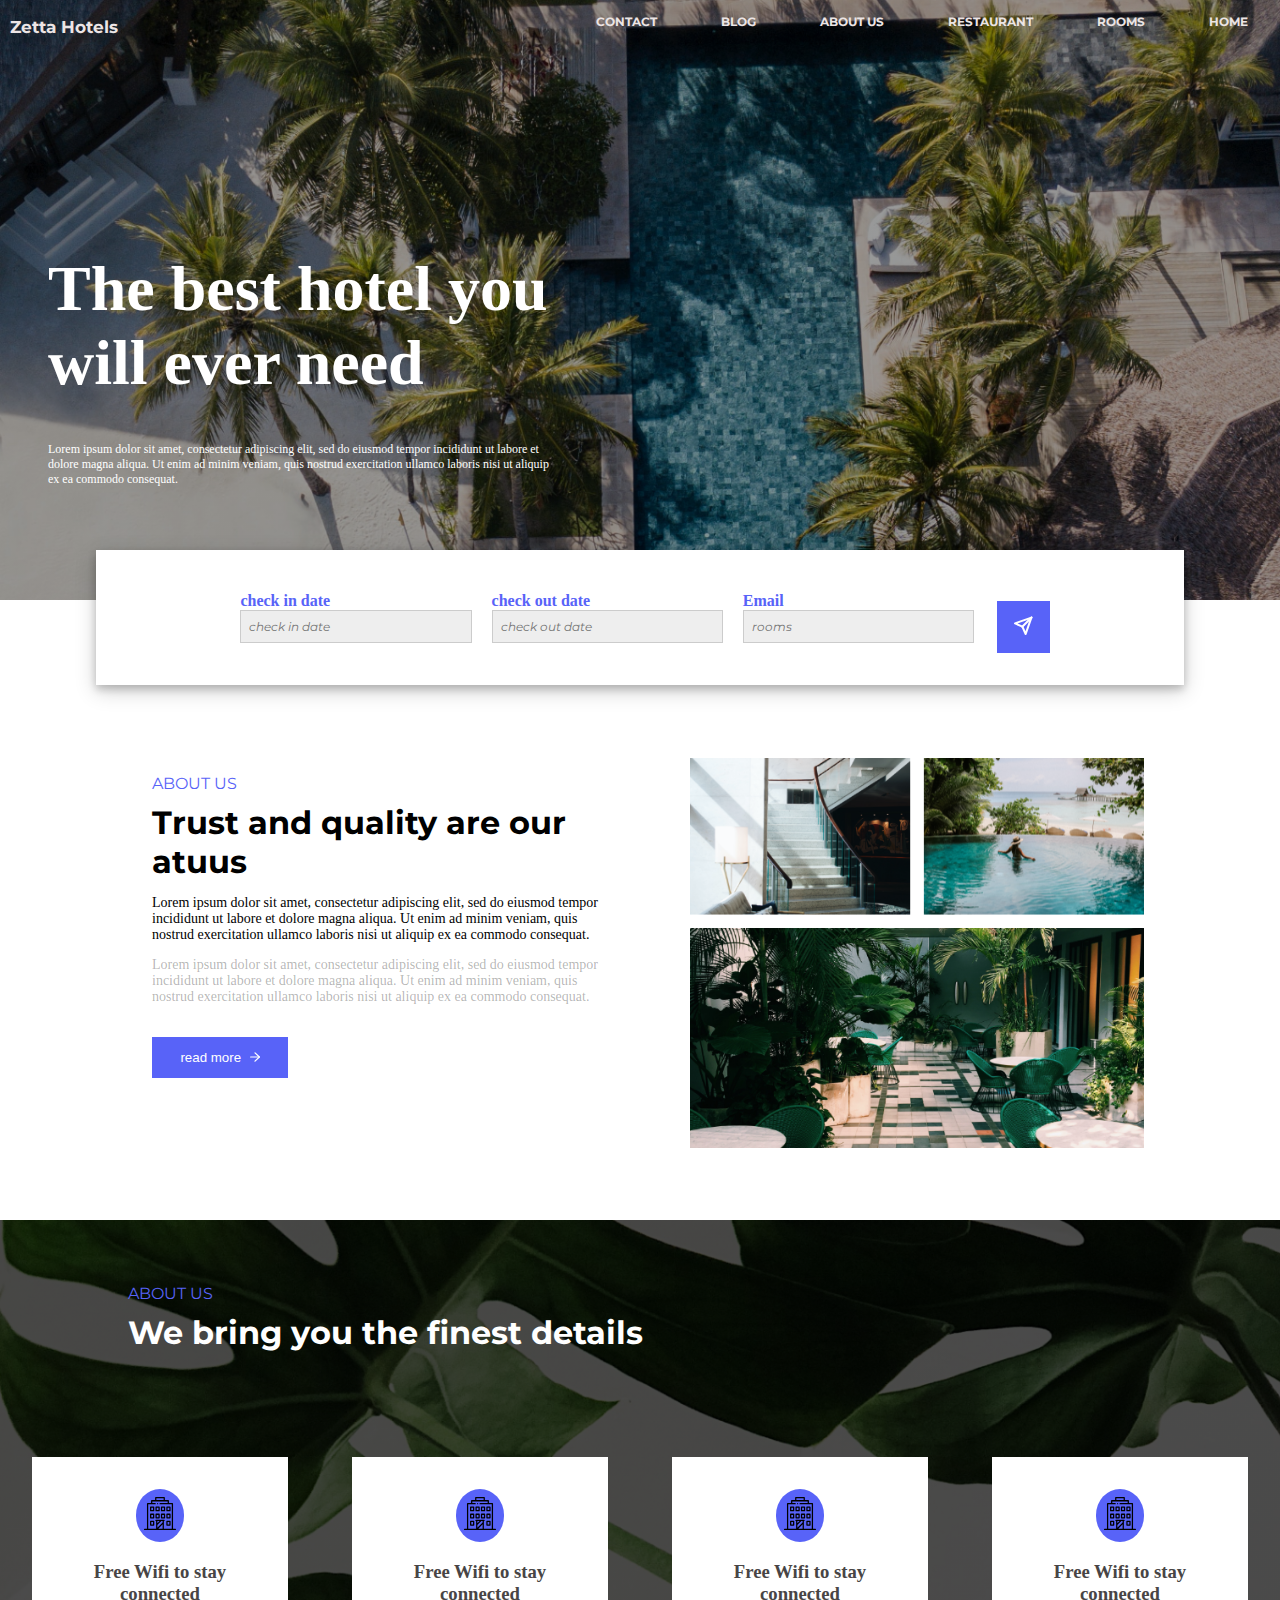
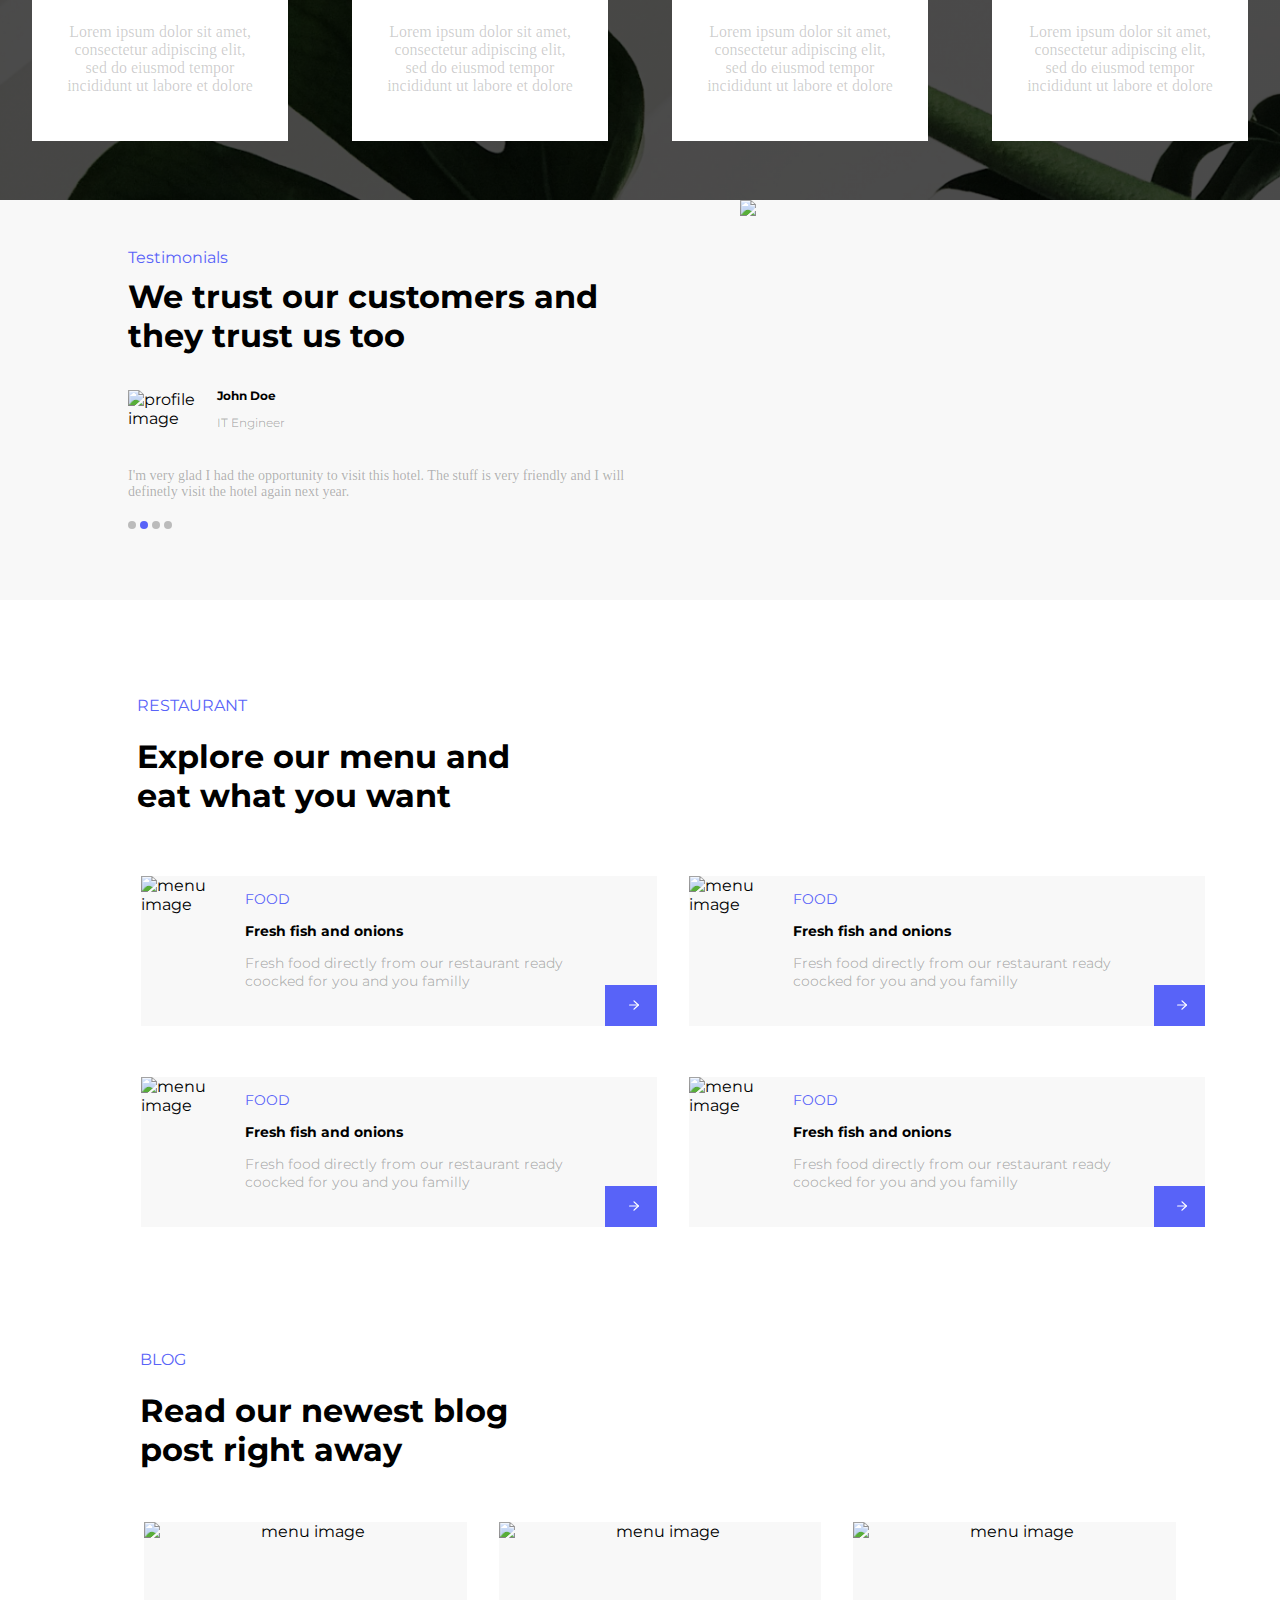
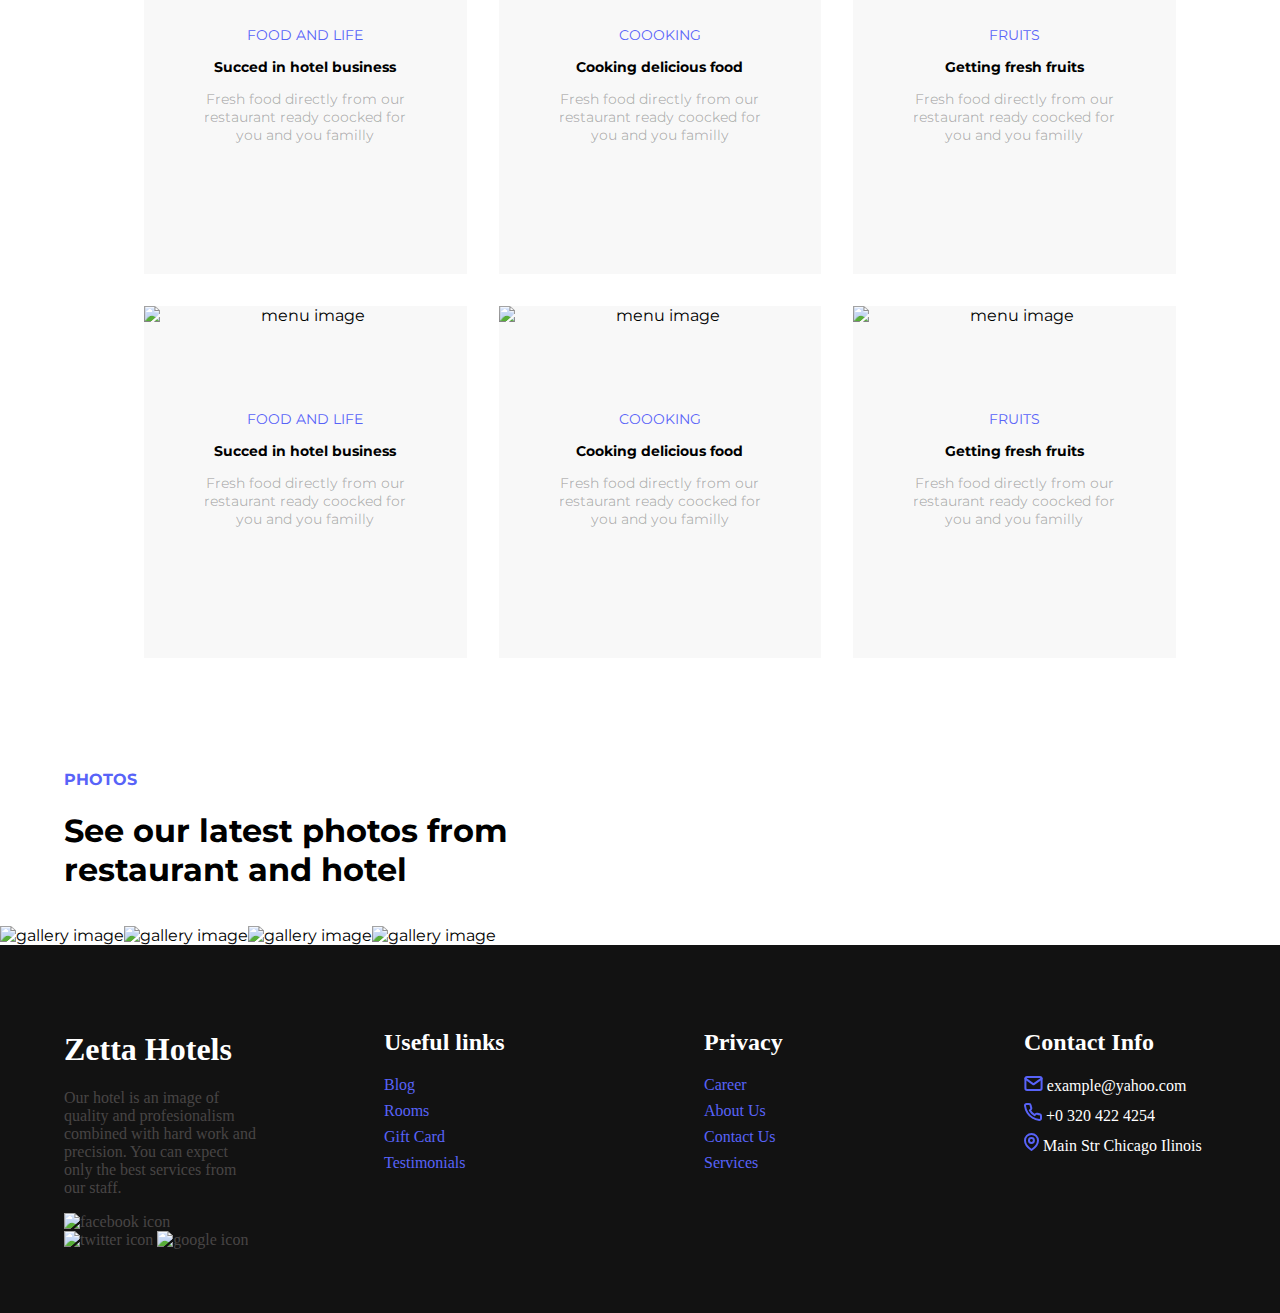
==== commit f994098a: "Update index.html" ====
--- a/index.html
+++ b/index.html
@@ -22,10 +22,12 @@
     <div class="banner-display-container">
         <nav>
             <div class="topnav" id="myTopnav">
-                <a href="index.html">Home</a>
-                <a href="signup.html">Sign Up</a>
-                <a href="#contact">Contact</a>
-                <a href="#about">About</a>
+                <a href="#">HOME</a>
+                <a href="#">ROOMS</a>
+                <a href="#">RESTAURANT</a>
+                <a href="#">ABOUT US</a>
+                <a href="#">BLOG</a>
+                <a href="#">CONTACT</a>
                 <a href="" class="icon" onclick="toggleNavbar(event)"> <i class="fa fa-bars"></i> </a>
 
                 <p id="navbar-brand">Zetta Hotels</p>
@@ -362,8 +364,8 @@
     </div>
     <!-- End of fifth section -->
     <!-- Start of sixth section -->
-    <div class="blog-section">
-        <div class="blog-text-container">
+    <div class="gallery-section">
+        <div class="gallery-text-container">
             <p class="text-purple about-us-text">
                 <strong>PHOTOS</strong>
             </p>
@@ -371,23 +373,62 @@
         </div>
         <div class="row gallery">
             <div class="col-4">
-                <img src="img/mohamed-ajufaan-GFcWwwGNu_w-unsplash@2x.png" class="blog-img-responsive" alt="menu image">
+                <img src="img/mohamed-ajufaan-GFcWwwGNu_w-unsplash@2x.png" class="blog-img-responsive"
+                    alt="gallery image">
             </div>
             <div class="col-4">
-                <img src="img/manuel-moreno-DGa0LQ0yDPc-unsplash.png" class="blog-img-responsive" alt="menu image">
+                <img src="img/manuel-moreno-DGa0LQ0yDPc-unsplash.png" class="blog-img-responsive" alt="gallery image">
             </div>
             <div class="col-4">
-                <img src="img/rhema-kallianpur-jbJ-_hw2yag-unsplash.png" class="blog-img-responsive" alt="menu image">
+                <img src="img/rhema-kallianpur-jbJ-_hw2yag-unsplash.png" class="blog-img-responsive"
+                    alt="gallery image">
             </div>
             <div class="col-4">
-                <img src="img/eddi-aguirre-ZAVHbpOn4Jk-unsplash.png" class="blog-img-responsive" alt="menu image">
+                <img src="img/eddi-aguirre-ZAVHbpOn4Jk-unsplash.png" class="blog-img-responsive" alt="gallery image">
             </div>
         </div>
     </div>
     <!-- End of sixth section -->
     <!-- Start of footer -->
-    <footer>
-
+    <footer class="footer">
+        <div class="footer-row">
+            <div class="col-5">
+                <h1>Zetta Hotels</h1>
+                <p>Our hotel is an image of quality and profesionalism combined with hard work and precision. You can
+                    expect only the best services from our staff.</p>
+                <span><img src="img/001-facebook.svg" alt="facebook icon"></span>
+                <span><img src="img/002-twitter.svg" alt="twitter icon"></span>
+                <span><img src="img/004-google-plus.svg" alt="google icon"></span>
+            </div>
+
+            <div class="col-5">
+                <h2>Useful links</h2>
+                <ul>
+                    <li><a href="#">Blog</a></li>
+                    <li><a href="#">Rooms</a></li>
+                    <li><a href="#">Gift Card</a></li>
+                    <li><a href="#">Testimonials</a></li>
+                </ul>
+            </div>
+            <div class="col-5">
+                <h2>Privacy</h2>
+                <ul>
+                    <li><a href="#">Career</a></li>
+                    <li><a href="#">About Us</a></li>
+                    <li><a href="#">Contact Us</a></li>
+                    <li><a href="#">Services</a></li>
+                </ul>
+            </div>
+            <div class="col-5">
+                <h2>Contact Info</h2>
+                <ul>
+                    <li><a href="#"><img src="img/mail.svg" alt=""></a> example@yahoo.com</li>
+                    <li><a href="#"><img src="img/phone.svg" alt=""></a> +0 320 422 4254</li>
+                    <li><a href="#"><img src="img/map-pin.svg" alt=""></a> Main Str Chicago Ilinois</li>
+                </ul>
+            </div>
+
+        </div>
     </footer>
     <!-- End of footer -->
     <script type="text/javascript" src="js/script.js"></script>
--- a/css/navbar.css
+++ b/css/navbar.css
@@ -18,7 +18,7 @@
   text-align: center;
   padding: 14px 32px;
   text-decoration: none;
-  font-size: 17px;
+  font-size: 12px;
   font-weight: 700;
   /* border-bottom: 1px solid var(--theme-bg); */
 }
--- a/css/index.css
+++ b/css/index.css
@@ -99,14 +99,14 @@
   font-weight: 700;
 }
 
-h2 {
+/* h2 {
   font-family: Abel;
   font-size: 3em;
   font-style: italic;
   text-align: center;
   color: #3a3838;
   font-weight: lighter;
-}
+} */
 
 hr {
   border: 1 solid #000000;
@@ -264,7 +264,7 @@
 }
 
 .testimonial-container {
-  margin: 0px 0px 0px 3em;
+  margin: 0px 0px 0px 5em;
   padding: 0px 0px 0px 0px;
   max-width: 100%;
 }
@@ -300,6 +300,7 @@
   justify-content: flex-start;
   margin-bottom: 2em;
   margin-top: 5em;
+  margin-left: 6%;
 }
 
 .restarant-heading {
@@ -333,7 +334,7 @@
 
 .restaurant {
   max-height: 200px;
-  /* margin: 0.5em; */
+  margin: 0.5em;
   margin-left: 4%;
   padding-bottom: 0.2em;
 }
@@ -366,10 +367,11 @@
   align-items: flex-start;
   justify-content: flex-start;
   margin-bottom: 2em;
+  margin-left: 10%;
 }
 
 .blog-text-container {
-  margin-left: 5%;
+  margin-left: 1%;
   padding: 1em 0;
   width: 35%;
 }
@@ -418,7 +420,63 @@
 
 .col-4 {
   width: 28%;
-  margin: none;
+}
+
+.gallery-section {
+  max-width: 100%;
+  display: flex;
+  flex-direction: column;
+  align-items: flex-start;
+  justify-content: flex-start;
+  box-sizing: border-box;
+}
+
+.gallery-text-container {
+  margin-left: 5%;
+  padding: 1em 0;
+  width: 35%;
+}
+
+.footer {
+  background-color: #121212;
+}
+
+.footer-row {
+  max-width: 100%;
+  display: flex;
+  flex-direction: row;
+  /* align-items: center; */
+  /* justify-content: space-evenly; */
+  margin: 0px;
+}
+.col-5 {
+  width: 25%;
+  font-family: Abel;
+  /* text-align: center; */
+  color: #484545;
+  padding: 2em;
+  margin: 2em;
+}
+
+.col-5 h1,
+h2 {
+  color: #ffffff;
+}
+
+.col-5 a {
+  text-decoration: none;
+  color: #5863f8;
+}
+
+.col-5 ul {
+  list-style-type: none;
+  margin: 0px;
+  padding: 0px;
+}
+
+.col-5 li {
+  margin-top: 0.5em;
+  color: #ffffff;
 }
 
 @media (max-width: 599px) {
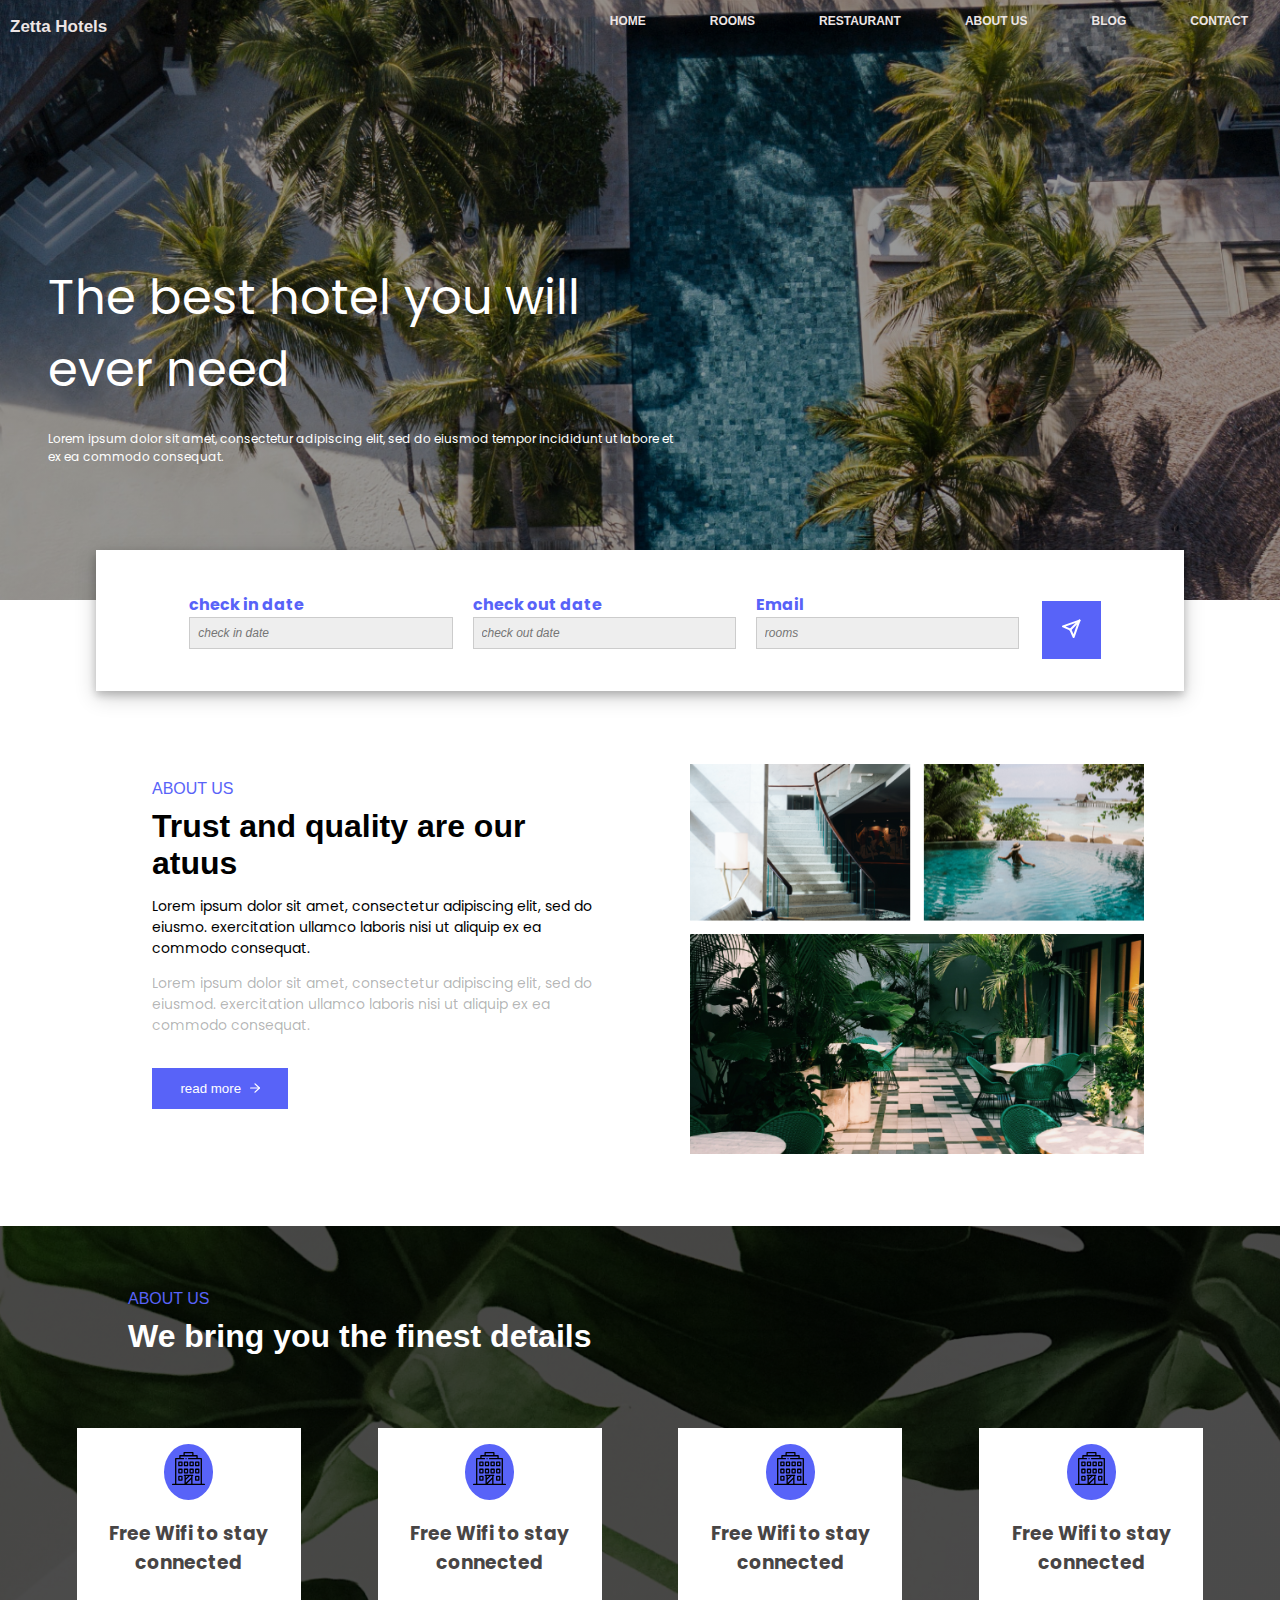
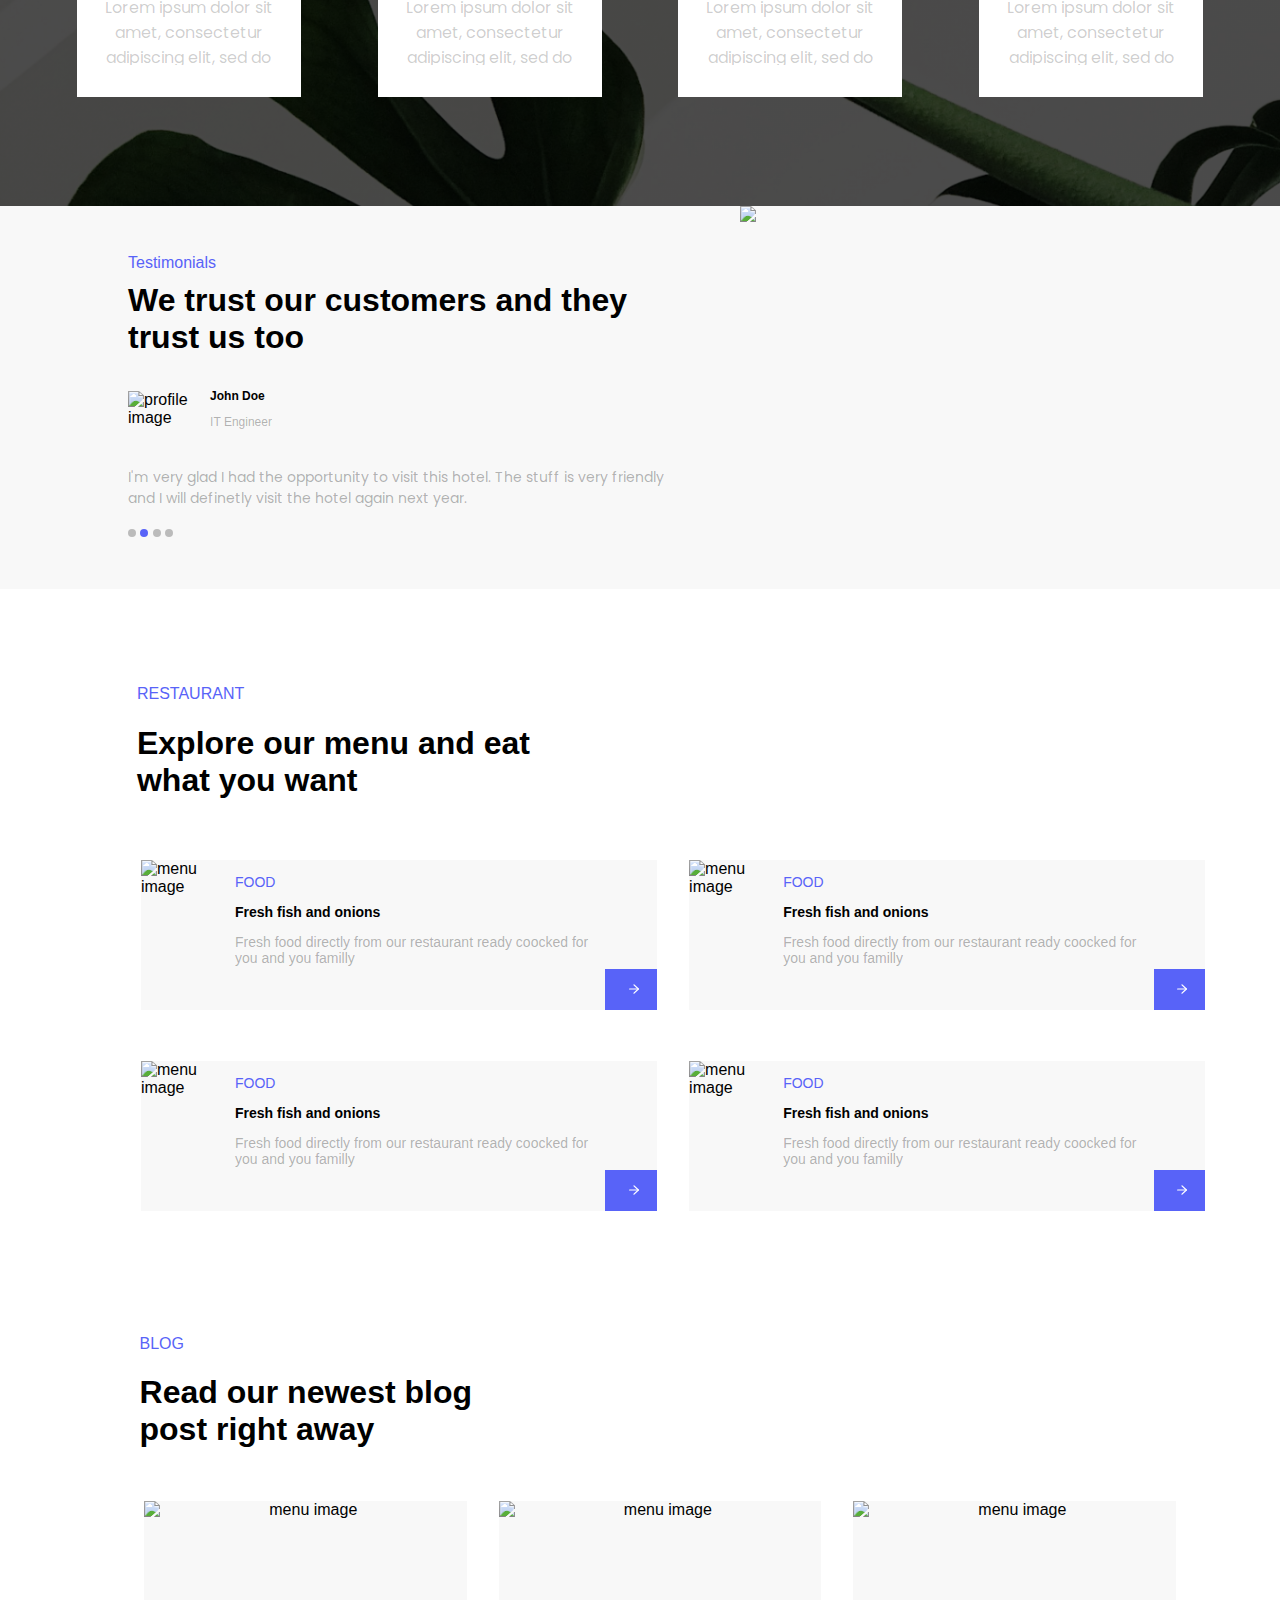
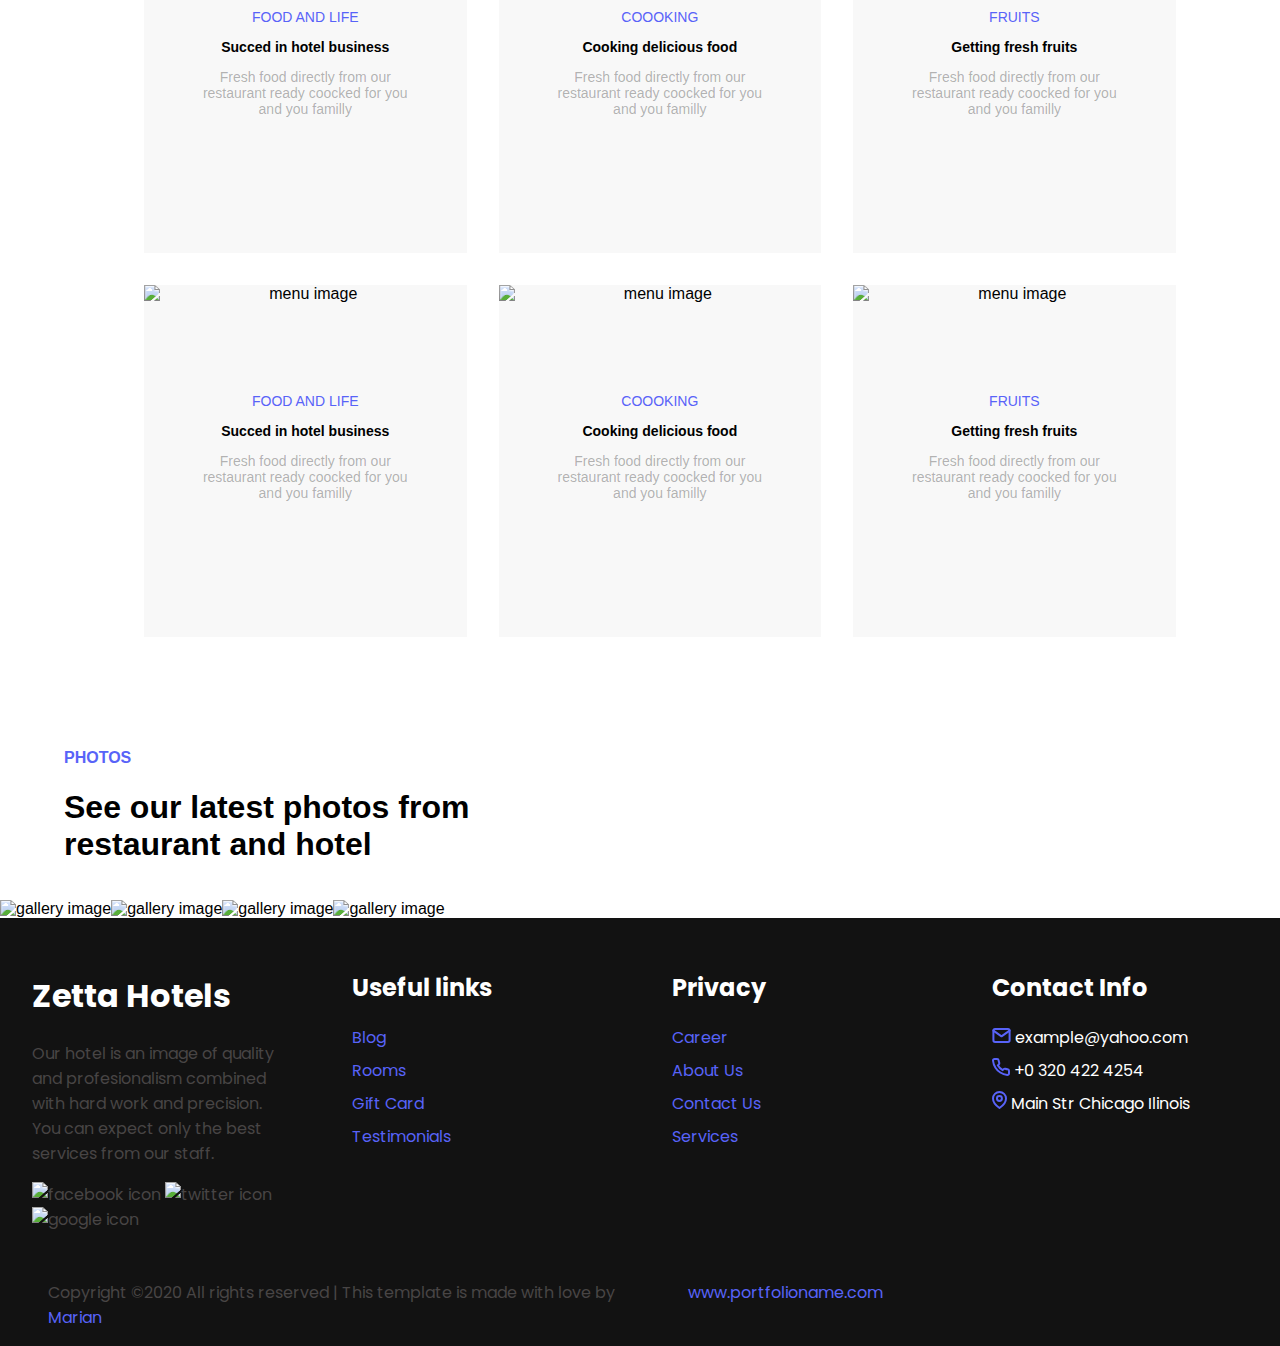
==== commit 152c0d7c: "Update index.css" ====
--- a/index.html
+++ b/index.html
@@ -8,8 +8,9 @@
     <meta name="author" content="">
     <meta name="viewport" content="width=device-width, initial-scale=1.0">
     <title>Tellios | Home</title>
+    <link rel="preconnect" href="https://fonts.gstatic.com">
     <link
-        href="https://fonts.googleapis.com/css2?family=Montserrat:ital,wght@0,400;0,500;0,600;0,700;0,800;0,900;1,400;1,500;1,600;1,700;1,800;1,900&display=swap"
+        href="https://fonts.googleapis.com/css2?family=Poppins:ital,wght@0,100;0,200;0,300;0,400;1,100;1,200;1,300&display=swap"
         rel="stylesheet">
     <link href="css/style.css" rel="stylesheet">
     <link rel="stylesheet" href="css/navbar.css">
@@ -22,12 +23,12 @@
     <div class="banner-display-container">
         <nav>
             <div class="topnav" id="myTopnav">
-                <a href="#">HOME</a>
+                <a href="#">CONTACT</a>
+                <a href="#">BLOG</a>
+                <a href="about.html">ABOUT US</a>
+                <a href="#">RESTAURANT</a>
                 <a href="#">ROOMS</a>
-                <a href="#">RESTAURANT</a>
-                <a href="#">ABOUT US</a>
-                <a href="#">BLOG</a>
-                <a href="#">CONTACT</a>
+                <a href="index.html">HOME</a>
                 <a href="" class="icon" onclick="toggleNavbar(event)"> <i class="fa fa-bars"></i> </a>
 
                 <p id="navbar-brand">Zetta Hotels</p>
@@ -40,8 +41,6 @@
                 </h1>
                 <p>Lorem ipsum dolor sit amet, consectetur adipiscing elit, sed do eiusmod tempor incididunt ut labore
                     et
-                    dolore magna aliqua. Ut enim ad minim veniam, quis nostrud exercitation ullamco laboris nisi ut
-                    aliquip
                     ex ea commodo consequat. </p>
             </div>
         </section>
@@ -76,12 +75,10 @@
                 </p>
                 <h1 class="article-heading">Trust and quality are our atuus</h1>
                 <p class="article-description">Lorem ipsum dolor sit amet, consectetur adipiscing elit, sed
-                    do eiusmod
-                    tempor incididunt ut labore et dolore magna aliqua. Ut enim ad minim veniam, quis nostrud
+                    do eiusmo.
                     exercitation ullamco laboris nisi ut aliquip ex ea commodo consequat.</p>
                 <p class="article-description faded-text">Lorem ipsum dolor sit amet, consectetur adipiscing elit, sed
-                    do eiusmod
-                    tempor incididunt ut labore et dolore magna aliqua. Ut enim ad minim veniam, quis nostrud
+                    do eiusmod.
                     exercitation ullamco laboris nisi ut aliquip ex ea commodo consequat.</p>
 
                 <button type="submit" name="btn-readmore" id="btn-readmore" class="btn">read more <img class="btn-icon"
@@ -99,7 +96,7 @@
             </p>
             <h1 class="feature-heading">We bring you the finest details</h1>
         </div>
-        <div class="row">
+        <div class="row features">
             <div class="col bg-white text-center">
                 <div class="purple-circle"><img src="img/001-hotel-1.svg" alt="hotel-img" /></div>
                 <h3>Free Wifi to stay connected</h3>
@@ -110,7 +107,7 @@
                     aliquip
                     ex ea commodo consequat.</p>
             </div>
-            <div class="col bg-white text-center">
+            <div class="col bg-white text-center inactive">
                 <div class="purple-circle"><img src="img/001-hotel-1.svg" alt="hotel-img" /></div>
                 <h3>Free Wifi to stay connected</h3>
                 <p class="feature-text">Lorem ipsum dolor sit amet, consectetur adipiscing elit, sed do eiusmod tempor
@@ -120,7 +117,7 @@
                     aliquip
                     ex ea commodo consequat.</p>
             </div>
-            <div class="col bg-white text-center">
+            <div class="col bg-white text-center inactive">
                 <div class="purple-circle"><img src="img/001-hotel-1.svg" alt="hotel-img" /></div>
                 <h3>Free Wifi to stay connected</h3>
                 <p class="feature-text">Lorem ipsum dolor sit amet, consectetur adipiscing elit, sed do eiusmod tempor
@@ -130,7 +127,7 @@
                     aliquip
                     ex ea commodo consequat.</p>
             </div>
-            <div class="col bg-white text-center">
+            <div class="col bg-white text-center inactive">
                 <div class="purple-circle"><img src="img/001-hotel-1.svg" alt="hotel-img" /></div>
                 <h3>Free Wifi to stay connected</h3>
                 <p class="feature-text">Lorem ipsum dolor sit amet, consectetur adipiscing elit, sed do eiusmod tempor
@@ -427,7 +424,15 @@
                     <li><a href="#"><img src="img/map-pin.svg" alt=""></a> Main Str Chicago Ilinois</li>
                 </ul>
             </div>
-
+        </div>
+        <div class="copywrite-text">
+            <div class="col-6">
+                <p>Copyright ©2020 All rights reserved | This template is made with love by <span
+                        class="text-purple">Marian</span></p>
+            </div>
+            <div class="col-6">
+                <p class="text-purple">www.portfolioname.com</p>
+            </div>
         </div>
     </footer>
     <!-- End of footer -->
--- a/css/index.css
+++ b/css/index.css
@@ -13,7 +13,7 @@
     url("../img/homepage 1.png");
   background-repeat: no-repeat;
   background-size: cover;
-  background-position: top center;
+  background-position: center center;
 }
 
 .banner-container {
@@ -25,7 +25,7 @@
 }
 
 .form-section {
-  max-width: 80%;
+  max-width: 90%;
   display: flex;
   flex-direction: row;
   /* align-items: center; */
@@ -35,7 +35,7 @@
 
 .form-group {
   width: 80%;
-  font-family: Abel;
+  font-family: "Poppins", sans-serif;
   /* text-align: center; */
   font-weight: 700;
   color: #484545;
@@ -65,7 +65,7 @@
 
 .article-description {
   font-size: 14px;
-  font-family: Anaheim;
+  font-family: "Poppins", sans-serif;
   text-align: left;
   color: #000000;
 }
@@ -88,15 +88,17 @@
 .banner-text {
   color: white;
   padding: 0.5em 4em;
-  width: 40%;
+  width: 50%;
   font-size: 12px;
   text-align: left;
-  font-family: poppins;
-}
+  font-family: "Poppins", sans-serif;
+}
+
 .banner-header {
   color: white;
-  font-size: 4rem;
-  font-weight: 700;
+  font-size: 3rem;
+  font-weight: 400;
+  margin-bottom: 0.5em;
 }
 
 /* h2 {
@@ -165,13 +167,18 @@
   /* justify-content: space-evenly; */
   margin: 0px;
 }
+
 .col {
   width: 15%;
-  font-family: Abel;
+  font-family: "Poppins", sans-serif;
   /* text-align: center; */
   color: #484545;
-  padding: 2em;
-  margin: 2em;
+  padding: 1em;
+}
+
+.features {
+  display: flex;
+  justify-content: space-evenly;
 }
 
 .features-section {
@@ -190,7 +197,7 @@
   max-width: 100%;
   display: flex;
   flex-direction: column;
-  align-items: flex-start;
+  /* align-items: flex-start; */
   justify-content: flex-start;
 }
 .feature-text {
@@ -276,12 +283,14 @@
   flex-direction: row;
   /* align-items: flex-end; */
   justify-content: space-between;
-  height: 400px;
+  height: 30%;
 }
 
 .testimonial-text {
   padding: 3em;
   width: 45%;
+  overflow: hidden;
+  text-overflow: ellipsis;
   /* margin: 1em; */
 }
 
@@ -449,13 +458,14 @@
   /* justify-content: space-evenly; */
   margin: 0px;
 }
+
 .col-5 {
   width: 25%;
-  font-family: Abel;
+  font-family: "Poppins", sans-serif;
   /* text-align: center; */
   color: #484545;
-  padding: 2em;
-  margin: 2em;
+  padding: 1em;
+  margin: 1em;
 }
 
 .col-5 h1,
@@ -479,12 +489,24 @@
   color: #ffffff;
 }
 
-@media (max-width: 599px) {
-  .banner-text {
-    width: 90%;
-    text-align: center;
-  }
-
+.col-6 {
+  width: 50%;
+  font-family: "Poppins", sans-serif;
+  /* text-align: center; */
+  color: #484545;
+  margin-left: 3em;
+}
+
+.copywrite-text {
+  max-width: 100%;
+  display: flex;
+  flex-direction: row;
+  /* align-items: center; */
+  justify-content: flex-end;
+  margin: 0px;
+}
+
+@media (max-width: 600px) {
   .icon-div {
     width: 70%;
   }
@@ -494,11 +516,6 @@
     align-items: center;
     justify-content: center;
   }
-
-  .article-section {
-    flex-direction: column;
-    align-items: center;
-  }
   /* 
   .reverse-article-order {
     flex-direction: column-reverse;
@@ -514,3 +531,57 @@
     height: auto;
   }
 }
+
+@media (max-width: 700px) {
+  .banner-text {
+    width: 90%;
+    text-align: center;
+  }
+
+  .form-section {
+    flex-direction: column;
+  }
+
+  .article-section {
+    flex-direction: column;
+    align-items: center;
+  }
+
+  .article-text {
+    padding: none;
+    width: 80%;
+    margin: 1em;
+  }
+  .article-img {
+    width: 80%;
+    height: auto;
+  }
+
+  .col {
+    width: 50%;
+  }
+
+  .inactive {
+    display: none;
+  }
+
+  .testimonial-section {
+    flex-direction: column;
+    /* align-items: flex-end; */
+    justify-content: space-between;
+  }
+
+  .testimonial-text {
+    padding: 3em;
+    width: 80%;
+    overflow: hidden;
+    text-overflow: ellipsis;
+    /* margin: 1em; */
+  }
+
+  .testimonial-img {
+    width: 80%;
+    height: auto;
+    margin-right: 0px;
+  }
+}
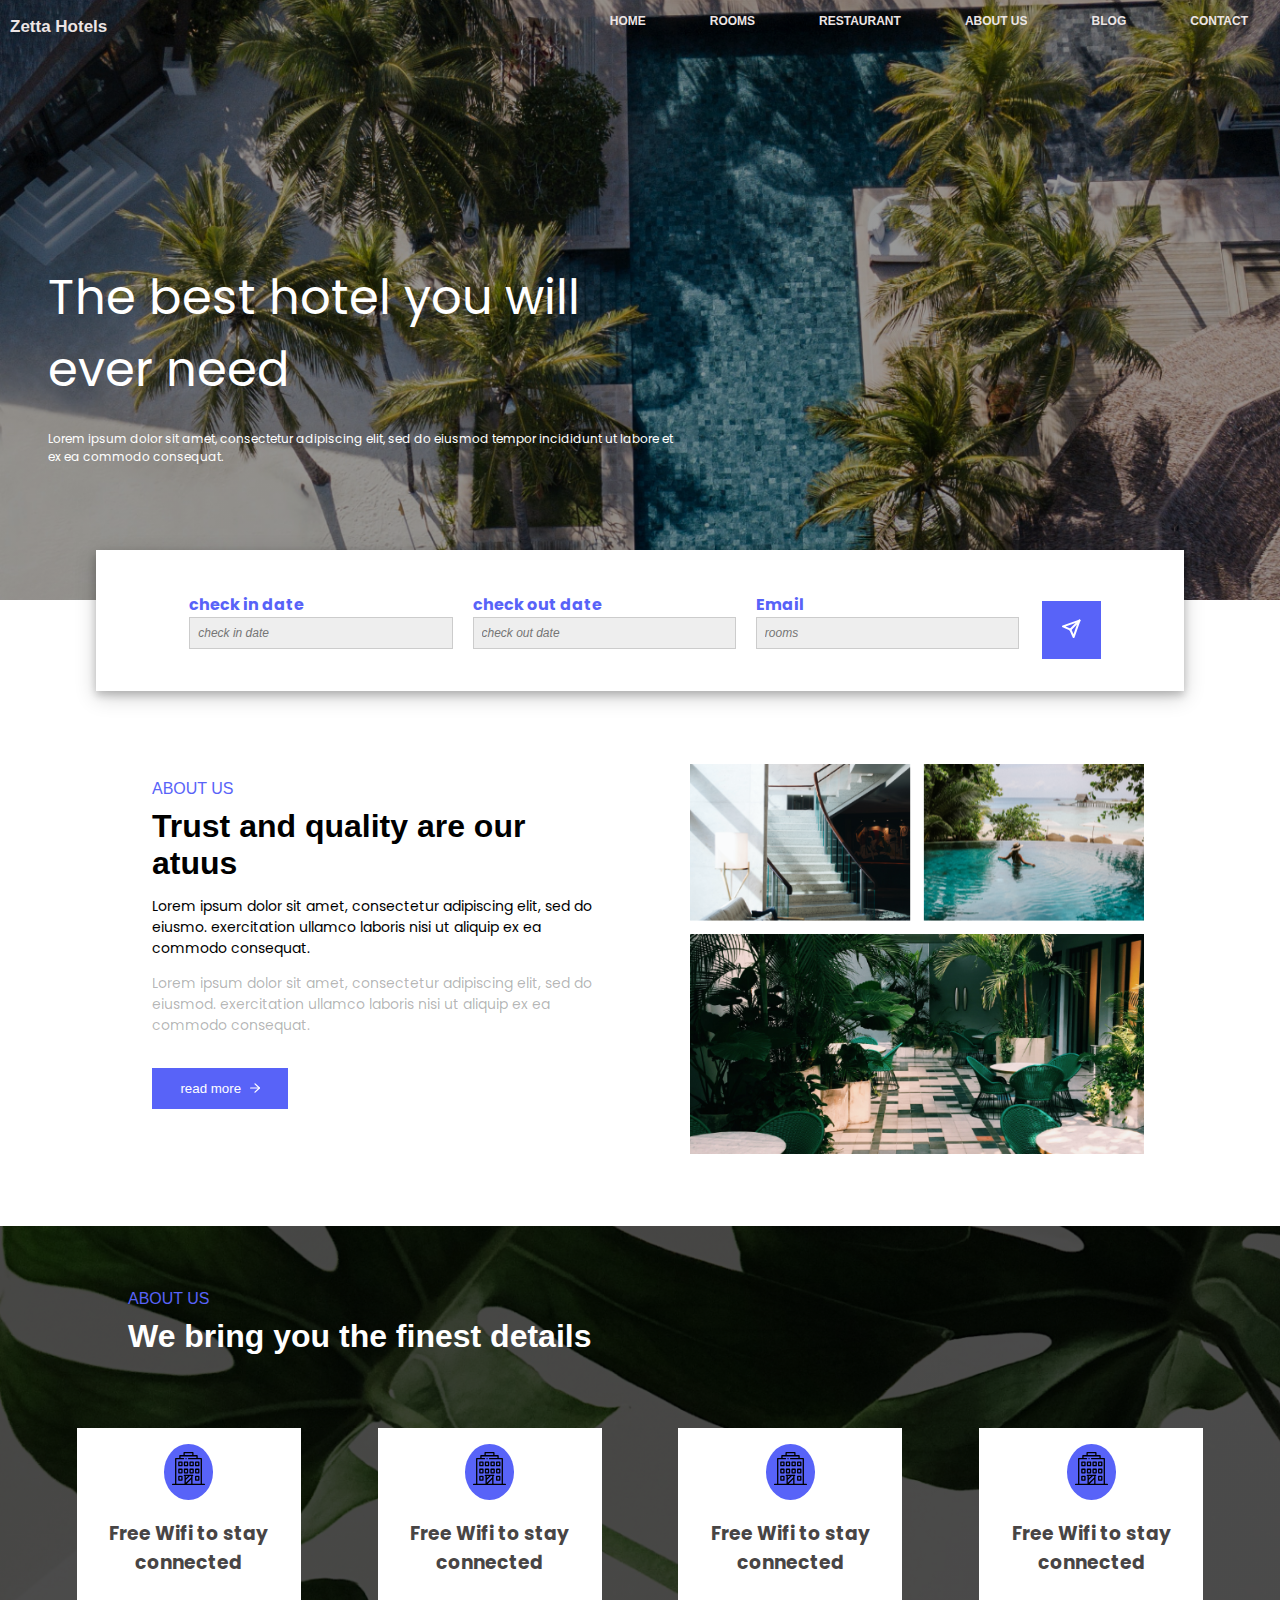
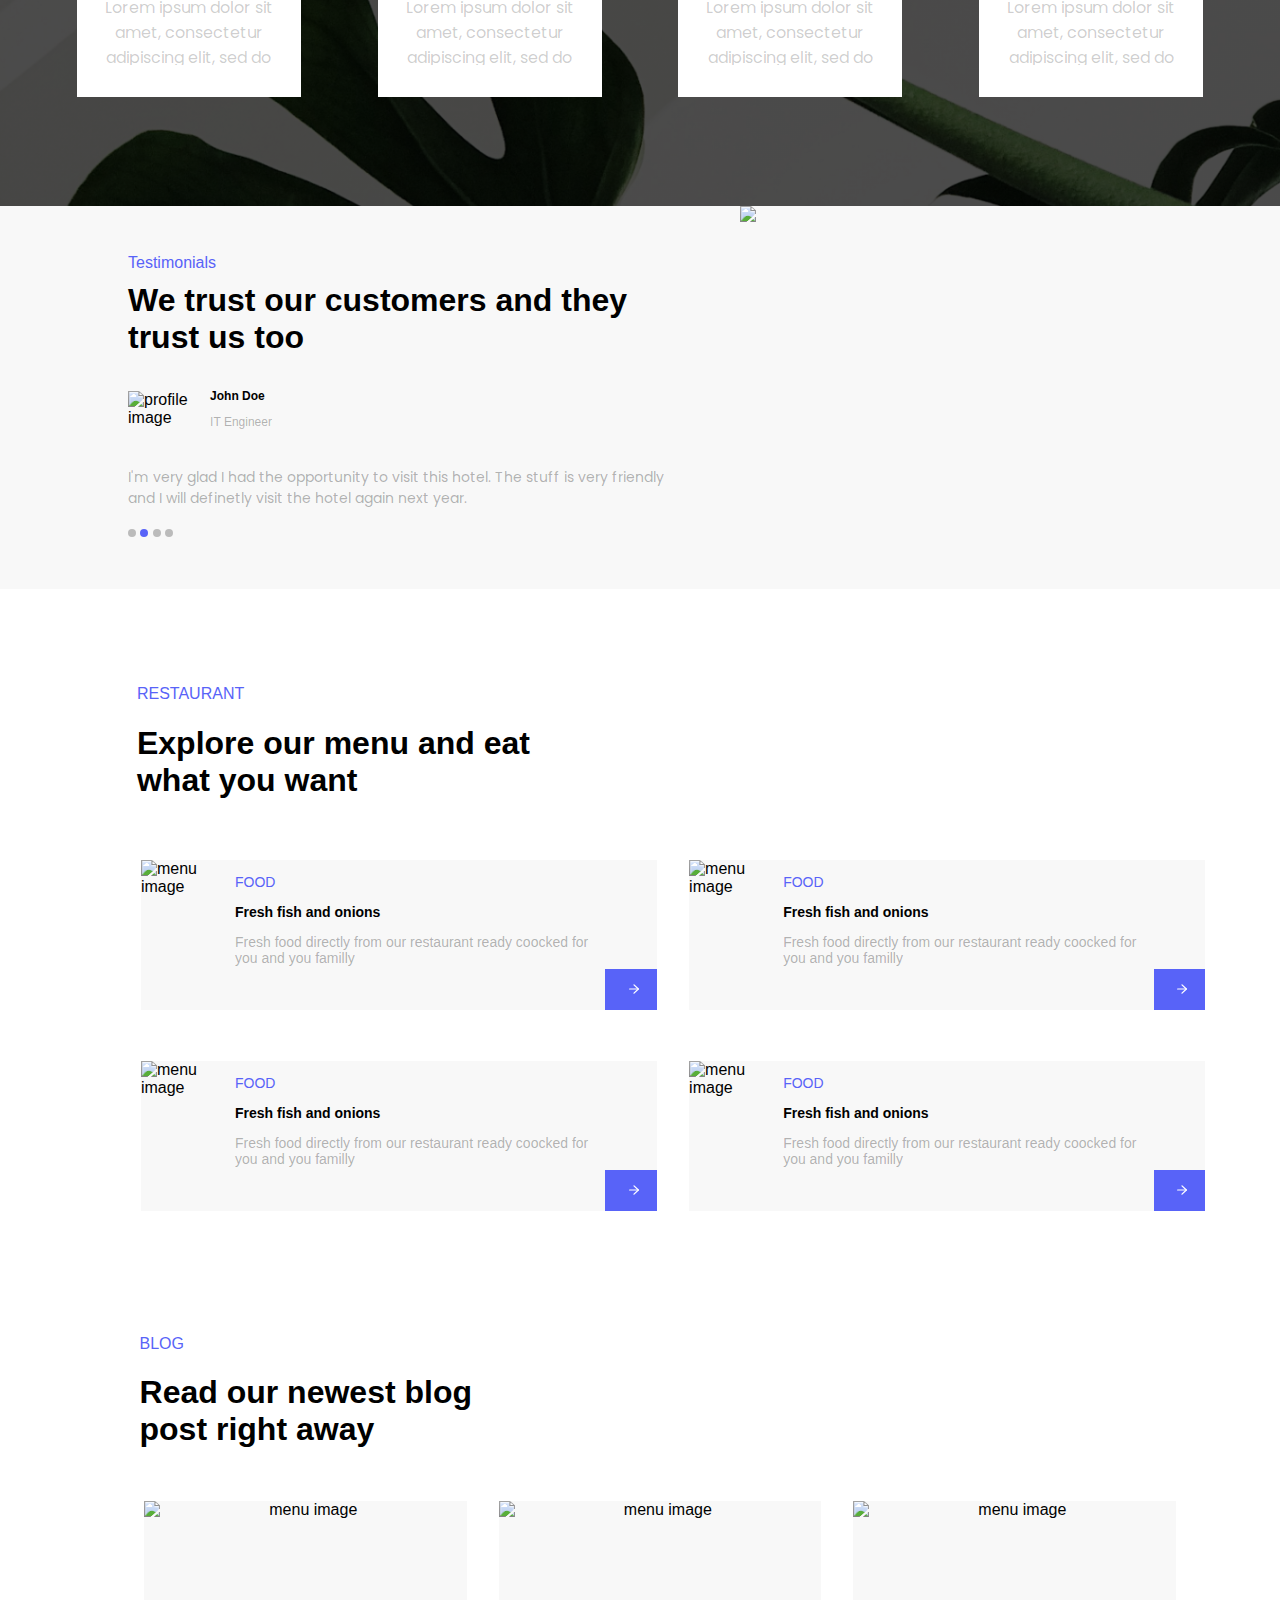
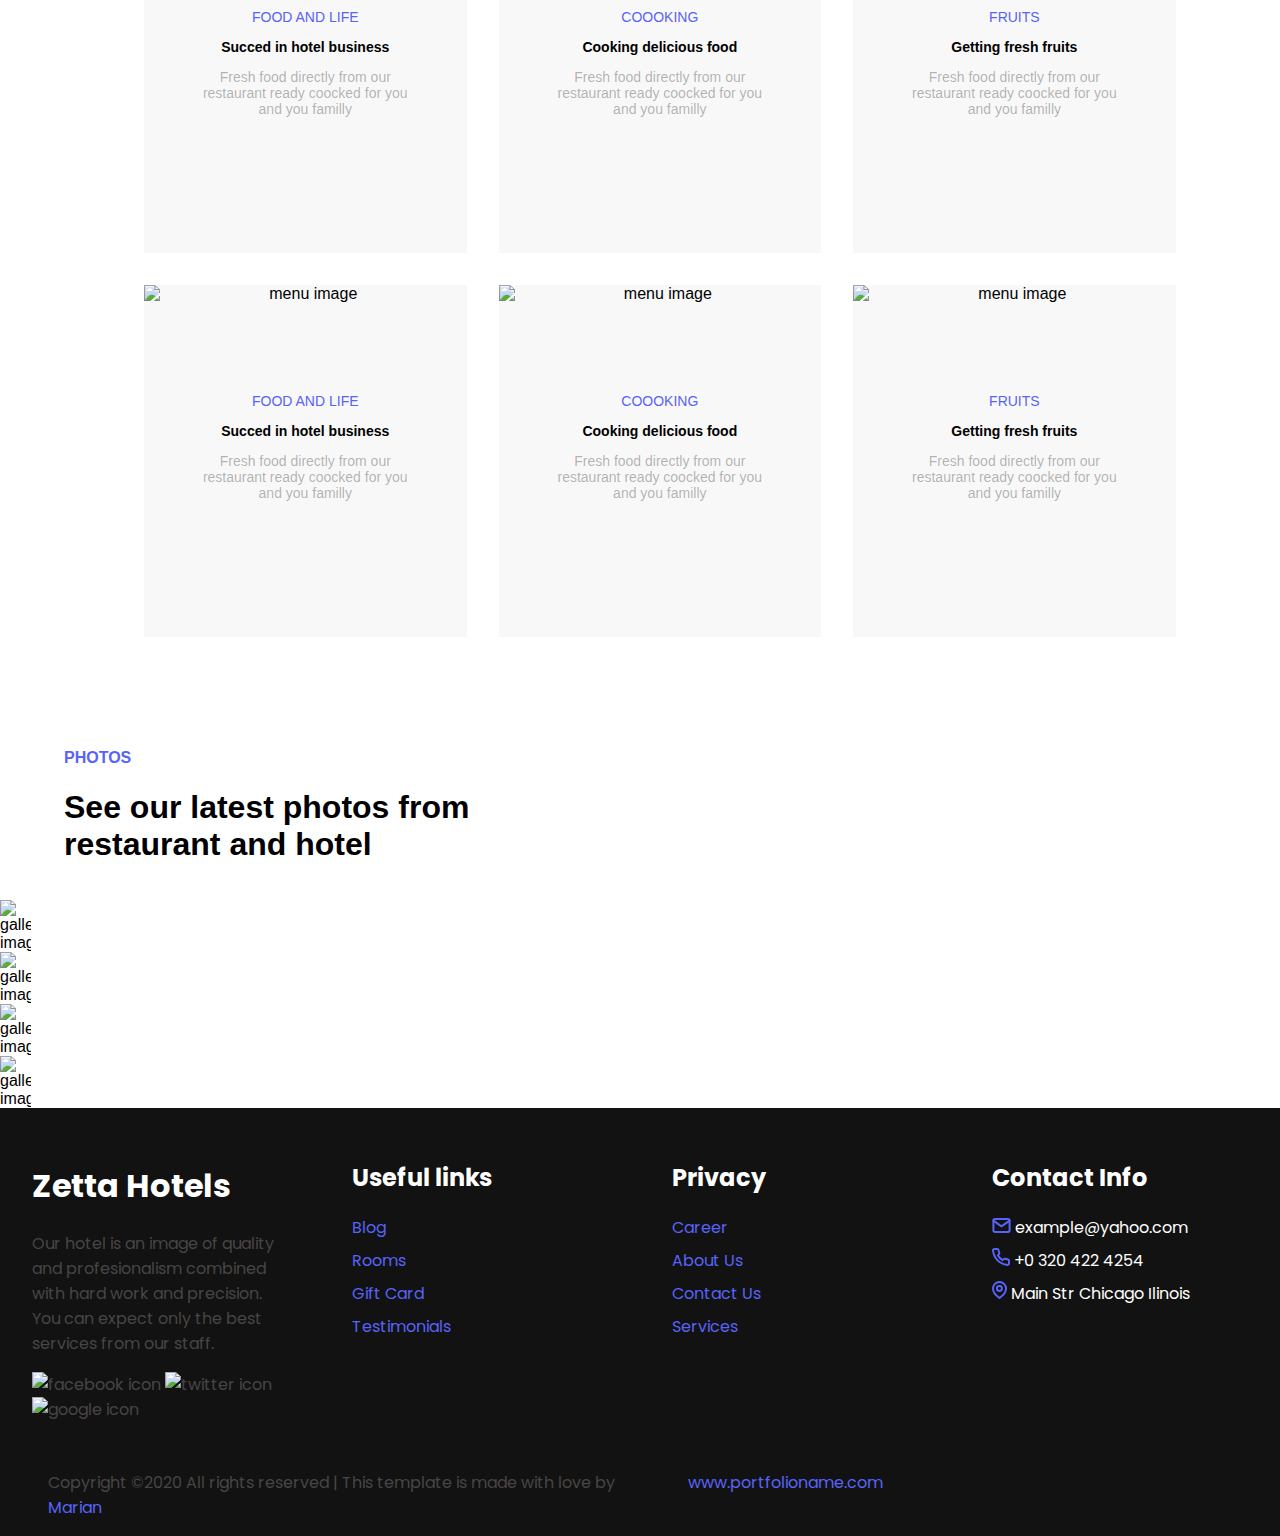
==== commit 1a23b89b: "Update index.html" ====
--- a/index.html
+++ b/index.html
@@ -163,7 +163,6 @@
                     <span class="dot active"></span>
                     <span class="dot"></span>
                     <span class="dot"></span>
-
                 </div>
                 <img src="img/rhema-kallianpur-jbJ-_hw2yag-unsplash.png" class="testimonial-img" />
             </section>
@@ -368,7 +367,7 @@
             </p>
             <h1 class="blog-heading">See our latest photos from restaurant and hotel</h1>
         </div>
-        <div class="row gallery">
+        <div class="gallery">
             <div class="col-4">
                 <img src="img/mohamed-ajufaan-GFcWwwGNu_w-unsplash@2x.png" class="blog-img-responsive"
                     alt="gallery image">
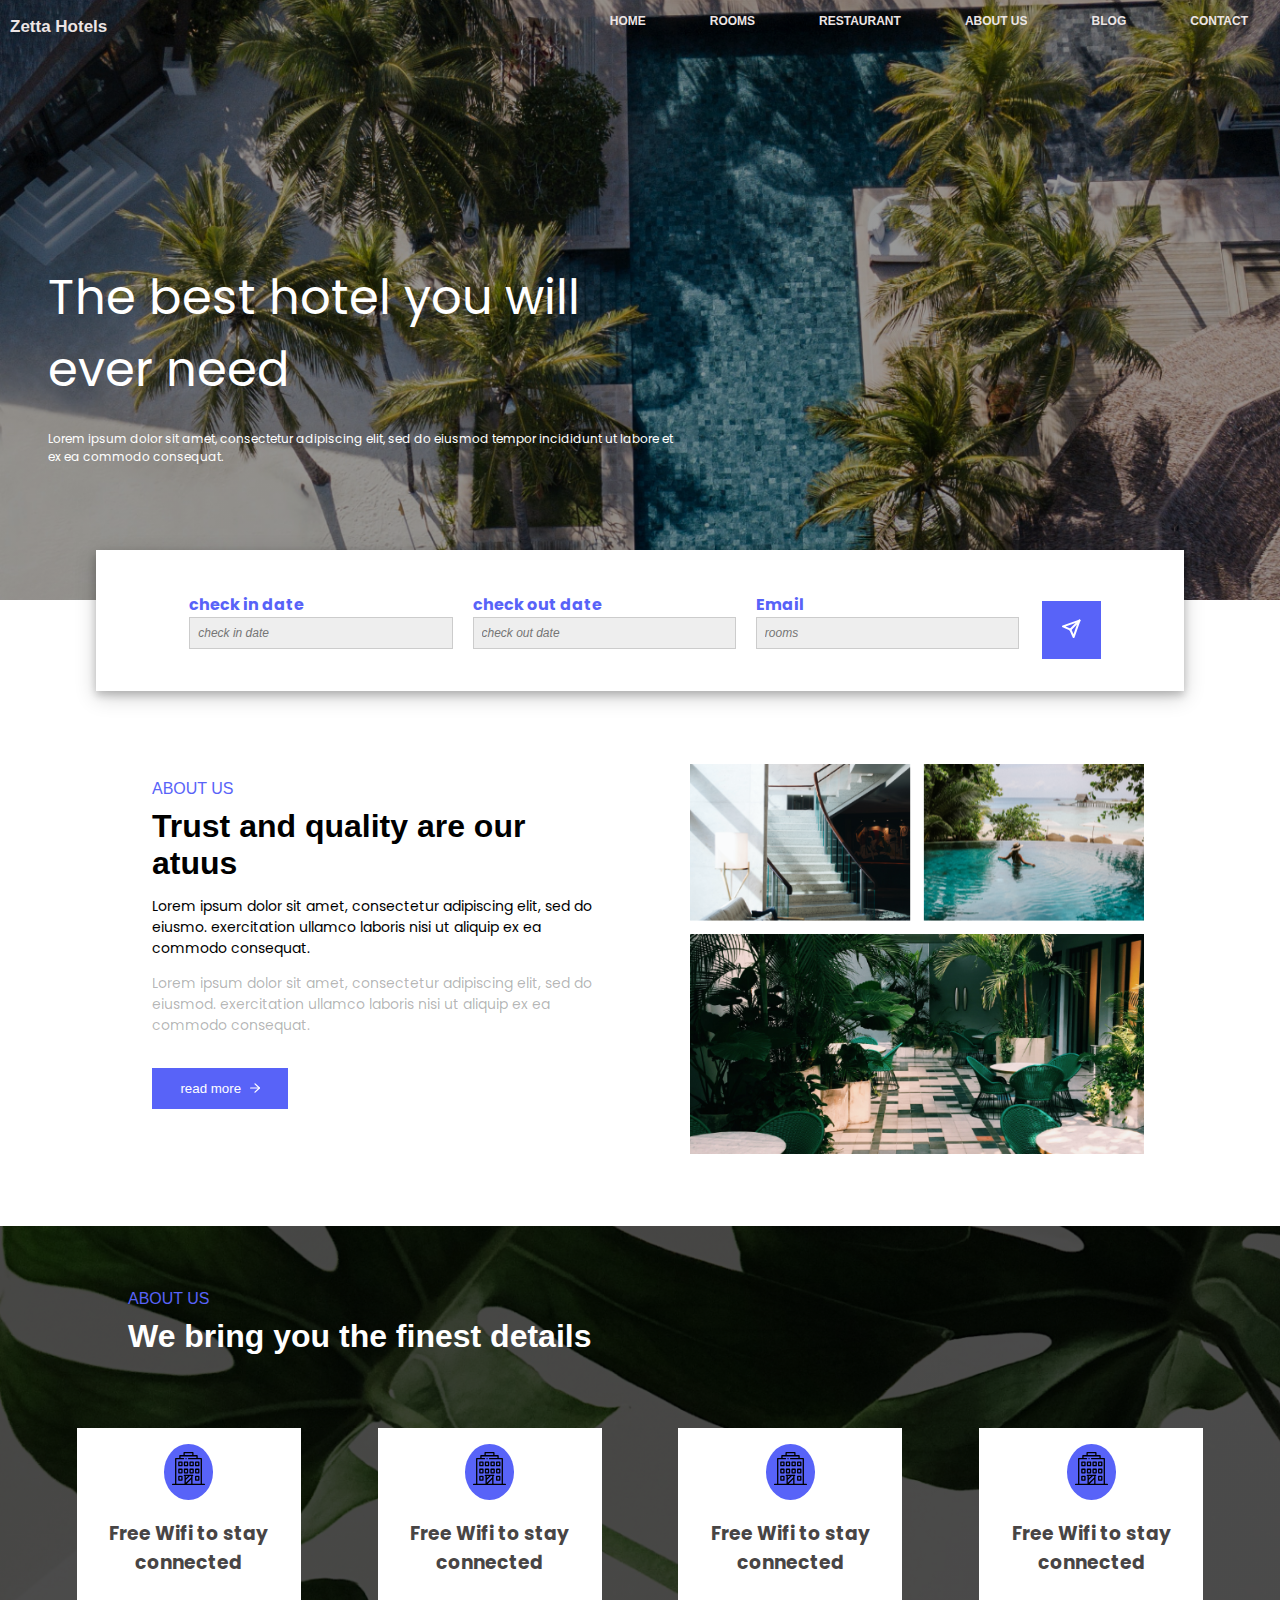
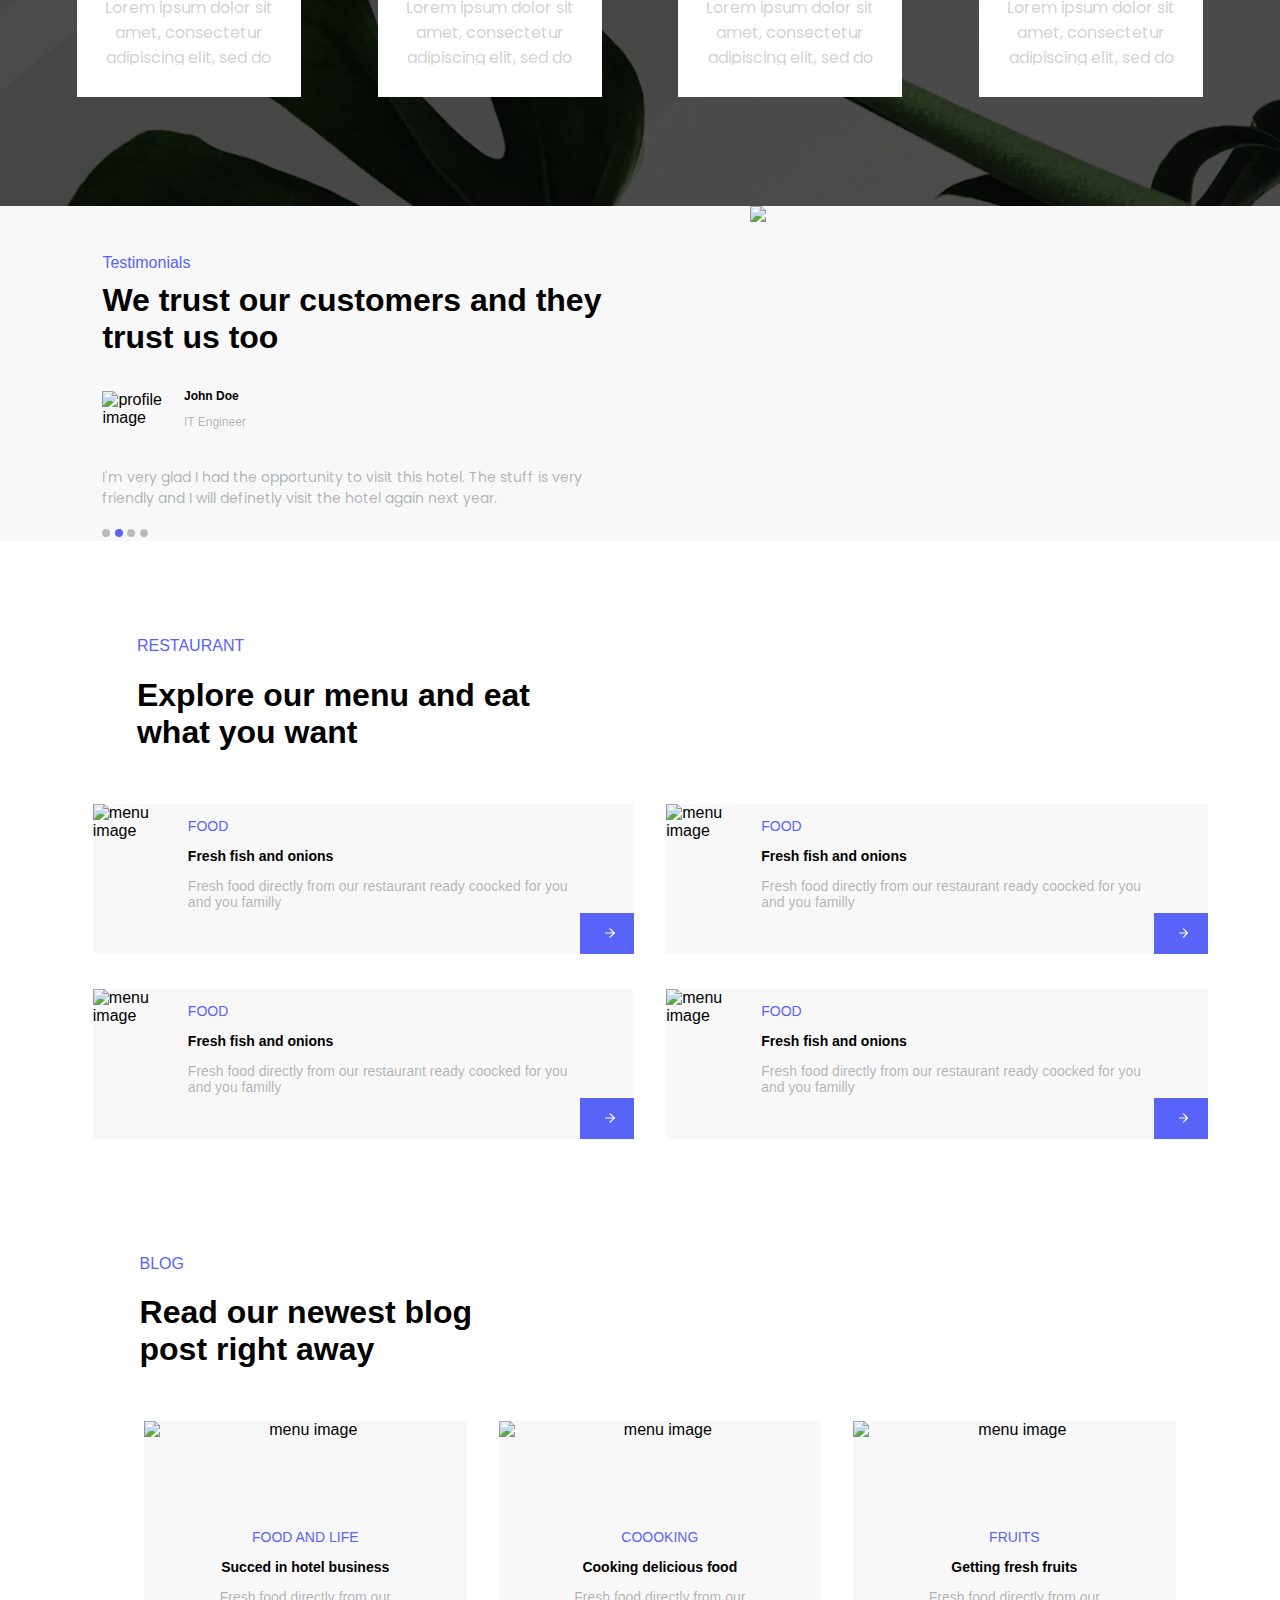
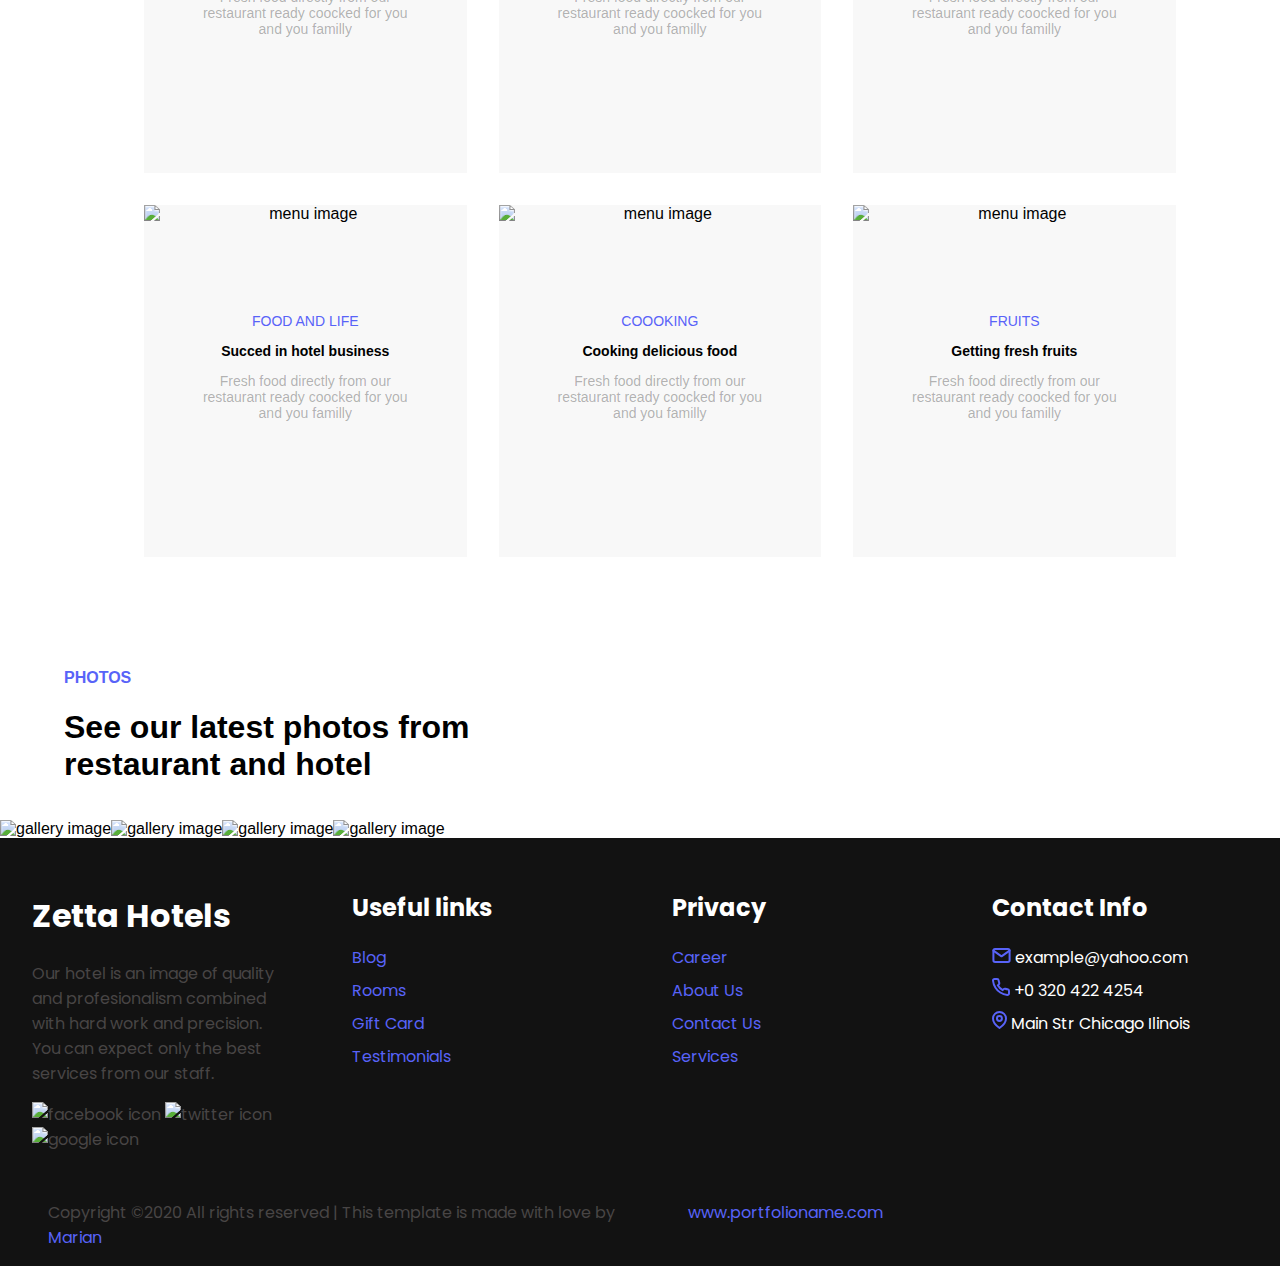
==== commit 9a1d00a0: "Update index.html" ====
--- a/index.html
+++ b/index.html
@@ -180,7 +180,7 @@
         <div class="row restaurant">
             <div class="col-2">
                 <div class="restaurant-img-card">
-                    <img src="img/victoria-shes-UC0HZdUitWY-unsplash.png" alt="menu image">
+                    <img src="img/victoria-shes-UC0HZdUitWY-unsplash.png" class="restaurant-img" alt="menu image">
                     <span class="menu-detail">
                         <p class="text-purple about-us-text">
                             FOOD
@@ -197,7 +197,7 @@
             </div>
             <div class="col-2">
                 <div class="restaurant-img-card">
-                    <img src="img/sheelah-brennan-UaeVmc51Ttw-unsplash.png" alt="menu image">
+                    <img src="img/sheelah-brennan-UaeVmc51Ttw-unsplash.png" class="restaurant-img" alt="menu image">
                     <span class="menu-detail">
                         <p class="text-purple about-us-text">
                             FOOD
@@ -216,7 +216,7 @@
         <div class="row restaurant">
             <div class="col-2">
                 <div class="restaurant-img-card">
-                    <img src="img/sheelah-brennan-UaeVmc51Ttw-unsplash.png" alt="menu image">
+                    <img src="img/sheelah-brennan-UaeVmc51Ttw-unsplash.png" class="restaurant-img" alt="menu image">
                     <span class="menu-detail">
                         <p class="text-purple about-us-text">
                             FOOD
@@ -233,7 +233,7 @@
             </div>
             <div class="col-2">
                 <div class="restaurant-img-card">
-                    <img src="img/victoria-shes-UC0HZdUitWY-unsplash.png" alt="menu image">
+                    <img src="img/victoria-shes-UC0HZdUitWY-unsplash.png" class="restaurant-img" alt="menu image">
                     <span class="menu-detail">
                         <p class="text-purple about-us-text">
                             FOOD
--- a/css/index.css
+++ b/css/index.css
@@ -271,8 +271,7 @@
 }
 
 .testimonial-container {
-  margin: 0px 0px 0px 5em;
-  padding: 0px 0px 0px 0px;
+  padding-left: 8%;
   max-width: 100%;
 }
 
@@ -287,7 +286,7 @@
 }
 
 .testimonial-text {
-  padding: 3em;
+  padding-top: 3em;
   width: 45%;
   overflow: hidden;
   text-overflow: ellipsis;
@@ -342,9 +341,7 @@
 }
 
 .restaurant {
-  max-height: 200px;
-  margin: 0.5em;
-  margin-left: 4%;
+  margin: auto;
   padding-bottom: 0.2em;
 }
 
@@ -446,6 +443,15 @@
   width: 35%;
 }
 
+.gallery {
+  max-width: 100%;
+  display: flex;
+  flex-direction: row;
+  /* align-items: center; */
+  /* justify-content: space-evenly; */
+  margin: 0px;
+}
+
 .footer {
   background-color: #121212;
 }
@@ -506,32 +512,6 @@
   margin: 0px;
 }
 
-@media (max-width: 600px) {
-  .icon-div {
-    width: 70%;
-  }
-
-  .icon-section {
-    flex-direction: column;
-    align-items: center;
-    justify-content: center;
-  }
-  /* 
-  .reverse-article-order {
-    flex-direction: column-reverse;
-  } */
-
-  .article-text {
-    width: 100%;
-    text-align: center;
-  }
-
-  .article-img {
-    width: 100%;
-    height: auto;
-  }
-}
-
 @media (max-width: 700px) {
   .banner-text {
     width: 90%;
@@ -559,6 +539,7 @@
 
   .col {
     width: 50%;
+    margin: auto;
   }
 
   .inactive {
@@ -567,21 +548,78 @@
 
   .testimonial-section {
     flex-direction: column;
-    /* align-items: flex-end; */
-    justify-content: space-between;
   }
 
   .testimonial-text {
-    padding: 3em;
     width: 80%;
     overflow: hidden;
     text-overflow: ellipsis;
-    /* margin: 1em; */
+    margin: auto;
   }
 
   .testimonial-img {
     width: 80%;
     height: auto;
-    margin-right: 0px;
-  }
-}
+    margin: auto;
+  }
+
+  .row {
+    flex-direction: column;
+  }
+
+  .col-2 {
+    width: 80%;
+    margin: 1em auto;
+  }
+
+  .restaurant-text-container {
+    margin: auto;
+    padding: 1em 0;
+    width: 80%;
+  }
+
+  .restaurant-img {
+    width: 40%;
+    height: auto;
+  }
+
+  .blog-text-container {
+    margin: 4em auto;
+    padding: 1em 0;
+    width: 80%;
+  }
+
+  .col-3 {
+    width: 80%;
+    margin: 1em;
+  }
+
+  .col-4 {
+    width: 80%;
+  }
+
+  .gallery-text-container {
+    margin-left: 5%;
+    padding: 1em 0;
+    width: 80%;
+  }
+
+  .footer-row {
+    flex-direction: column;
+  }
+
+  .col-5 {
+    width: 80%;
+    margin: auto;
+    text-align: center;
+  }
+
+  .col-6 {
+    width: 80%;
+    text-align: center;
+  }
+
+  .copywrite-text {
+    flex-direction: column;
+  }
+}
